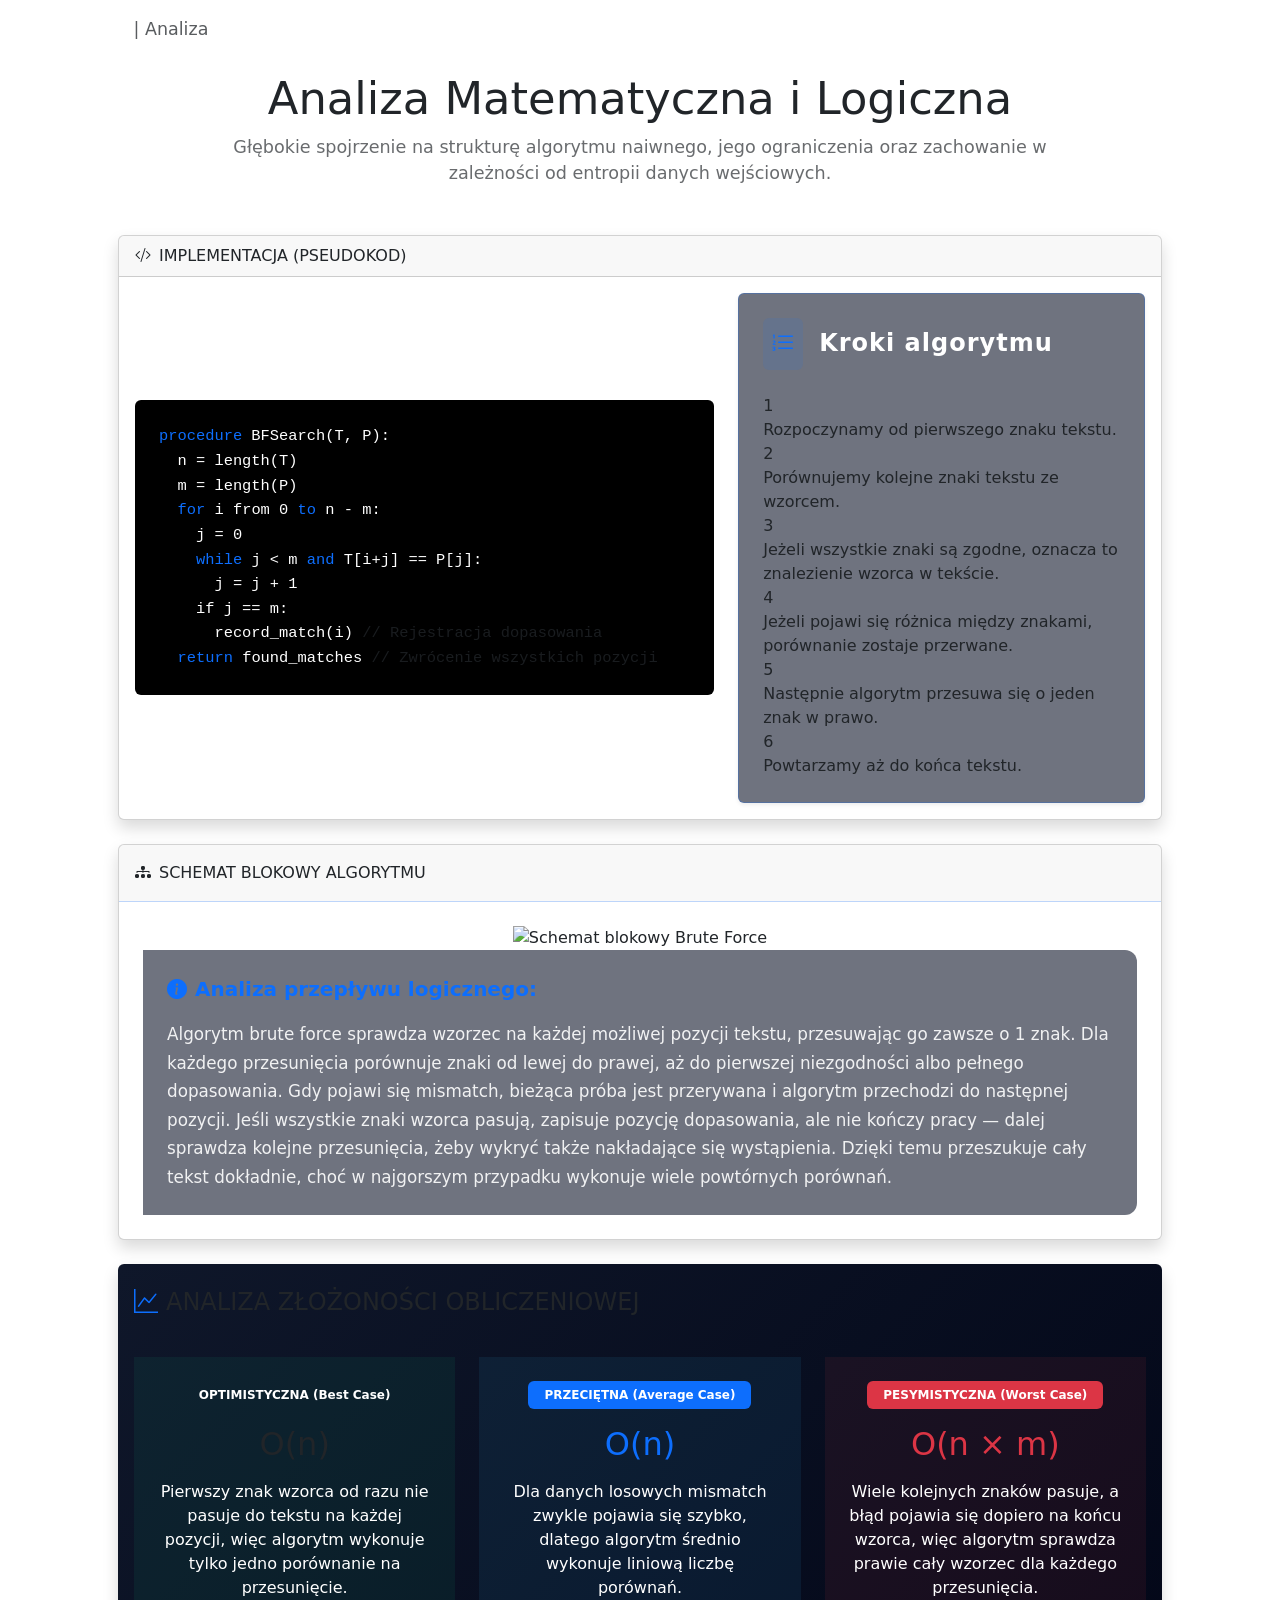
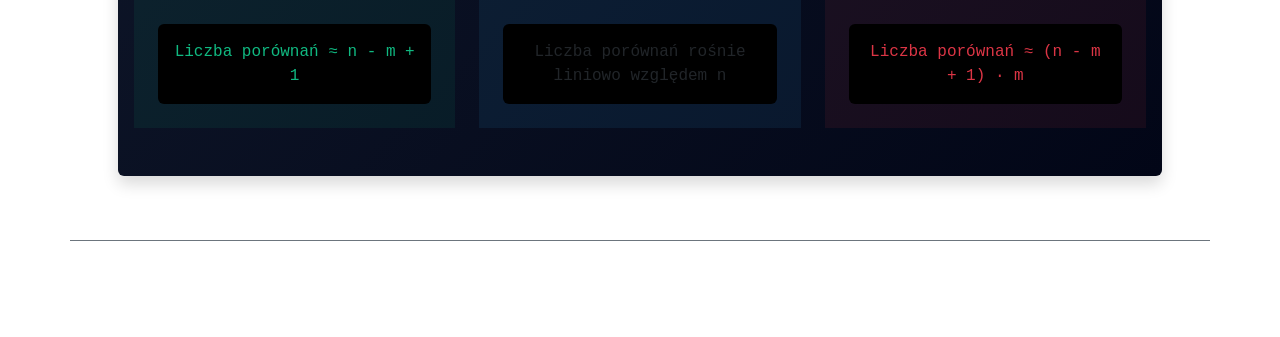
==== Brute_force/src/main/resources/templates/analysis.html @ 5fd8bf3f "v1.0" ====
<!DOCTYPE html>
<html xmlns:th="http://www.thymeleaf.org">
<head>
    <meta charset="UTF-8">
    <meta name="viewport" content="width=device-width, initial-scale=1.0">
    <title>Analiza Algorytmiczna | BF-EDU</title>
    <link href="https://cdn.jsdelivr.net/npm/bootstrap@5.3.0/dist/css/bootstrap.min.css" rel="stylesheet">
    <link rel="stylesheet" th:href="@{/css/style.css}">
    <link rel="stylesheet" href="https://cdn.jsdelivr.net/npm/bootstrap-icons@1.11.1/font/bootstrap-icons.css">
</head>
<body>

<nav class="navbar navbar-expand-lg navbar-dark sticky-top">
    <div class="container-fluid px-4">
        <a class="navbar-brand d-flex align-items-center" href="/">
            <i class="bi bi-cpu-fill me-2" style="color: var(--primary);"></i>
            <span>BF-EDU <small class="text-muted">| Analiza</small></span>
        </a>
        <div class="navbar-nav ms-auto">
            <a class="nav-link" href="/"><i class="bi bi-eye-fill"></i> Wizualizacja</a>
            <a class="nav-link active" href="/analysis"><i class="bi bi-book"></i> Analiza Algorytmu</a>
            <a class="nav-link" href="/experiments"><i class="bi bi-clipboard-data"></i> Wyniki Testów</a>
        </div>
    </div>
</nav>

<div class="container py-3 px-lg-5">
    <header class="text-center mb-5">
        <h1 class="academic-header" style="font-size: 2.8rem;">Analiza Matematyczna i Logiczna</h1>
        <p class="text-muted mx-auto mb-0" style="max-width: 900px; font-size: 1.1rem; opacity: 0.9;">
            Głębokie spojrzenie na strukturę algorytmu naiwnego, jego ograniczenia oraz zachowanie w zależności od entropii danych wejściowych.
        </p>
    </header>

    <div class="row g-4">
        <!-- IMPLEMENTACJA (PSEUDOKOD) - Teraz POZIOMO -->
        <div class="col-12">
            <div class="card shadow">
                <div class="card-header"><i class="bi bi-code-slash me-2"></i>IMPLEMENTACJA (PSEUDOKOD)</div>
                <div class="card-body">
                    <div class="row align-items-center">
                        <div class="col-lg-7">
                            <div class="code-container bg-black p-4 rounded" style="font-size: 1.1rem; border: 1px solid var(--border);">
<pre class="mb-0 text-white" style="font-family: 'Consolas', monospace; line-height: 1.6;">
<span class="text-primary">procedure</span> BFSearch(T, P):
  n = length(T)
  m = length(P)
  <span class="text-primary">for</span> i from 0 <span class="text-primary">to</span> n - m:
    j = 0
    <span class="text-primary">while</span> j &lt; m <span class="text-primary">and</span> T[i+j] == P[j]:
      j = j + 1
    if j == m:
      record_match(i) <span class="text-muted">// Rejestracja dopasowania</span>
  <span class="text-primary">return</span> found_matches <span class="text-muted">// Zwrócenie wszystkich pozycji</span>
</pre>
                            </div>
                        </div>
                        <div class="col-lg-5">
                            <div class="p-4 rounded border border-primary border-opacity-25 h-100 shadow-sm" style="background: rgba(15, 23, 42, 0.6); backdrop-filter: blur(10px);">
                                <div class="d-flex align-items-center mb-4">
                                    <div class="bg-primary bg-opacity-10 p-2 rounded me-3" style="box-shadow: 0 0 15px var(--primary-glow);">
                                        <i class="bi bi-list-ol text-primary fs-4"></i>
                                    </div>
                                    <h4 class="text-white mb-0 fw-bold" style="letter-spacing: 1px; text-shadow: 0 0 15px var(--primary-glow);">Kroki algorytmu</h4>
                                </div>
                                <div class="algorithm-steps">
                                    <div class="step-item">
                                        <div class="step-number">1</div>
                                        <div class="step-text">Rozpoczynamy od pierwszego znaku tekstu.</div>
                                    </div>
                                    <div class="step-item">
                                        <div class="step-number">2</div>
                                        <div class="step-text">Porównujemy kolejne znaki tekstu ze wzorcem.</div>
                                    </div>
                                    <div class="step-item">
                                        <div class="step-number">3</div>
                                        <div class="step-text">Jeżeli wszystkie znaki są zgodne, oznacza to znalezienie wzorca w tekście.</div>
                                    </div>
                                    <div class="step-item">
                                        <div class="step-number">4</div>
                                        <div class="step-text">Jeżeli pojawi się różnica między znakami, porównanie zostaje przerwane.</div>
                                    </div>
                                    <div class="step-item">
                                        <div class="step-number">5</div>
                                        <div class="step-text">Następnie algorytm przesuwa się o jeden znak w prawo.</div>
                                    </div>
                                    <div class="step-item">
                                        <div class="step-number">6</div>
                                        <div class="step-text">Powtarzamy aż do końca tekstu.</div>
                                    </div>
                                </div>
                            </div>
                        </div>
                    </div>
                </div>
            </div>
        </div>

        <!-- SCHEMAT BLOKOWY -->
        <div class="col-12">
            <div class="card shadow h-100">
                <div class="card-header border-primary border-opacity-25 py-3">
                    <i class="bi bi-diagram-3-fill me-2"></i>SCHEMAT BLOKOWY ALGORYTMU
                </div>
                <div class="card-body text-center p-4">
                    <div class="diagram-container-huge">
                        <img th:src="@{/diagram_blokowy.png}" alt="Schemat blokowy Brute Force" 
                             class="diagram-image-huge">
                    </div>
                    <div class="explanation-text text-start mx-auto p-4 rounded" style="max-width: 1000px; background: rgba(15, 23, 42, 0.6); border-left: 4px solid var(--primary); border-radius: 0 12px 12px 0 !important;">
                        <div class="d-flex align-items-center mb-3">
                            <i class="bi bi-info-circle-fill text-primary me-2 fs-5"></i>
                            <strong class="text-primary fs-5">Analiza przepływu logicznego:</strong>
                        </div>
                        <p class="mb-0 text-white" style="font-size: 1.05rem; line-height: 1.7; opacity: 0.9;">
                            Algorytm brute force sprawdza wzorzec na każdej możliwej pozycji tekstu, przesuwając go zawsze o 1 znak. Dla każdego przesunięcia porównuje znaki od lewej do prawej, aż do pierwszej niezgodności albo pełnego dopasowania. Gdy pojawi się mismatch, bieżąca próba jest przerywana i algorytm przechodzi do następnej pozycji. Jeśli wszystkie znaki wzorca pasują, zapisuje pozycję dopasowania, ale nie kończy pracy — dalej sprawdza kolejne przesunięcia, żeby wykryć także nakładające się wystąpienia. Dzięki temu przeszukuje cały tekst dokładnie, choć w najgorszym przypadku wykonuje wiele powtórnych porównań.
                        </p>
                    </div>
                </div>
            </div>
        </div>

        <!-- ZŁOŻONOŚĆ -->
        <div class="col-12">
            <div class="card shadow border-0 overflow-hidden" style="background: linear-gradient(135deg, #0f172a 0%, #020617 100%);">
                <div class="card-header border-0 bg-transparent py-4">
                    <h4 class="mb-0"><i class="bi bi-graph-up me-2 text-primary"></i>ANALIZA ZŁOŻONOŚCI OBLICZENIOWEJ</h4>
                </div>
                <div class="card-body pb-5">
                    <div class="row g-4 text-center">
                        <div class="col-md-4">
                            <div class="stat-box-large h-100 p-4" style="background: rgba(16, 185, 129, 0.08); border-color: rgba(16, 185, 129, 0.3);">
                                <span class="badge bg-accent mb-3 p-2 px-3">OPTIMISTYCZNA (Best Case)</span>
                                <h2 class="stat-value-large text-accent mb-3">O(n)</h2>
                                <p class="text-white mb-4 fw-medium">Pierwszy znak wzorca od razu nie pasuje do tekstu na każdej pozycji, więc algorytm wykonuje tylko jedno porównanie na przesunięcie.</p>
                                <div class="p-3 bg-black rounded font-monospace" style="color: #10b981;">Liczba porównań &approx; n - m + 1</div>
                            </div>
                        </div>
                        <div class="col-md-4">
                            <div class="stat-box-large h-100 p-4" style="background: rgba(56, 189, 248, 0.08); border-color: rgba(56, 189, 248, 0.3);">
                                <span class="badge bg-primary mb-3 p-2 px-3">PRZECIĘTNA (Average Case)</span>
                                <h2 class="stat-value-large text-primary mb-3">O(n)</h2>
                                <p class="text-white mb-4 fw-medium">Dla danych losowych mismatch zwykle pojawia się szybko, dlatego algorytm średnio wykonuje liniową liczbę porównań.</p>
                                <div class="p-3 bg-black rounded font-monospace" style="color: var(--primary);">Liczba porównań rośnie liniowo względem n</div>
                            </div>
                        </div>
                        <div class="col-md-4">
                            <div class="stat-box-large h-100 p-4" style="background: rgba(239, 68, 68, 0.08); border-color: rgba(239, 68, 68, 0.3);">
                                <span class="badge bg-danger mb-3 p-2 px-3">PESYMISTYCZNA (Worst Case)</span>
                                <h2 class="stat-value-large text-danger mb-3">O(n &times; m)</h2>
                                <p class="text-white mb-4 fw-medium">Wiele kolejnych znaków pasuje, a błąd pojawia się dopiero na końcu wzorca, więc algorytm sprawdza prawie cały wzorzec dla każdego przesunięcia.</p>
                                <div class="p-3 bg-black rounded font-monospace" style="color: var(--bs-danger);">Liczba porównań &approx; (n - m + 1) · m</div>
                            </div>
                        </div>
                    </div>
                </div>
            </div>
        </div>


    </div>
</div>

<footer class="mt-5 pb-5">
    <div class="container text-center py-4 border-top border-secondary">
    </div>
</footer>

<script src="https://cdn.jsdelivr.net/npm/bootstrap@5.3.0/dist/js/bootstrap.bundle.min.js"></script>
</body>
</html>
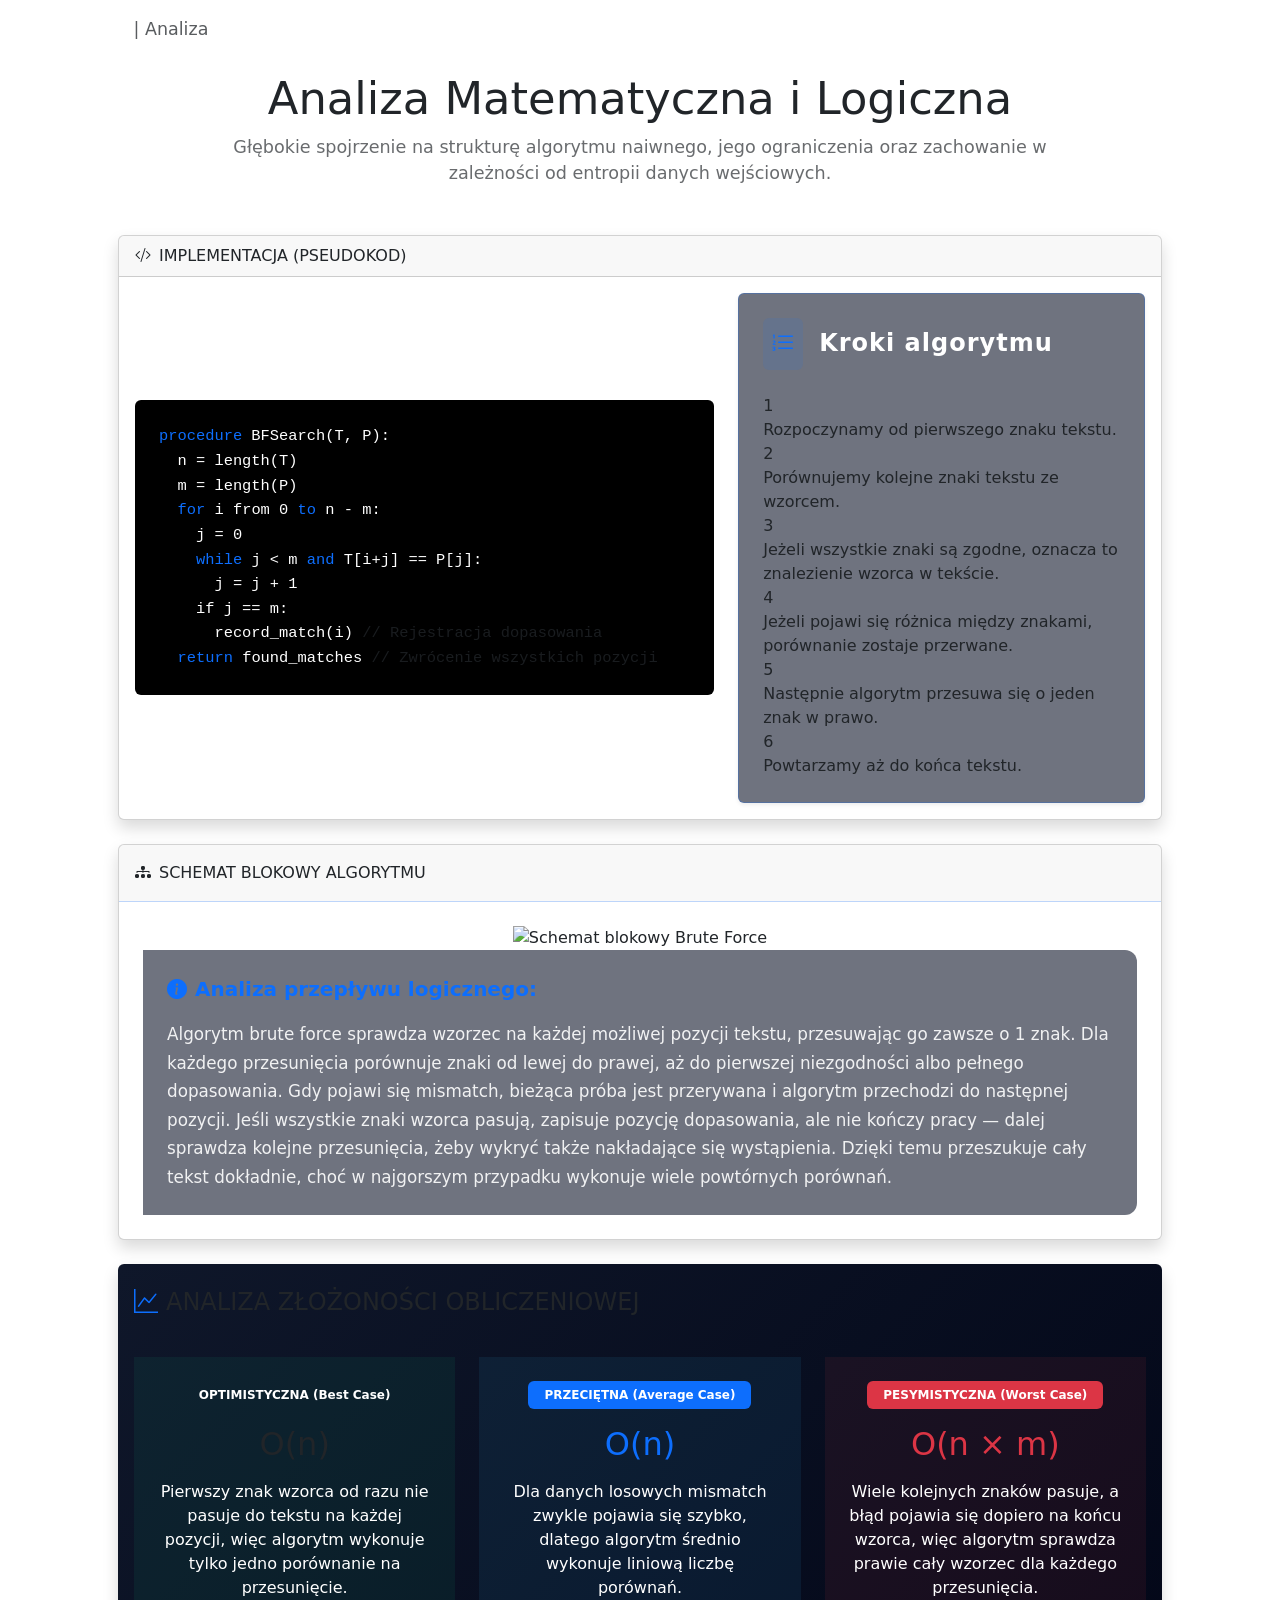
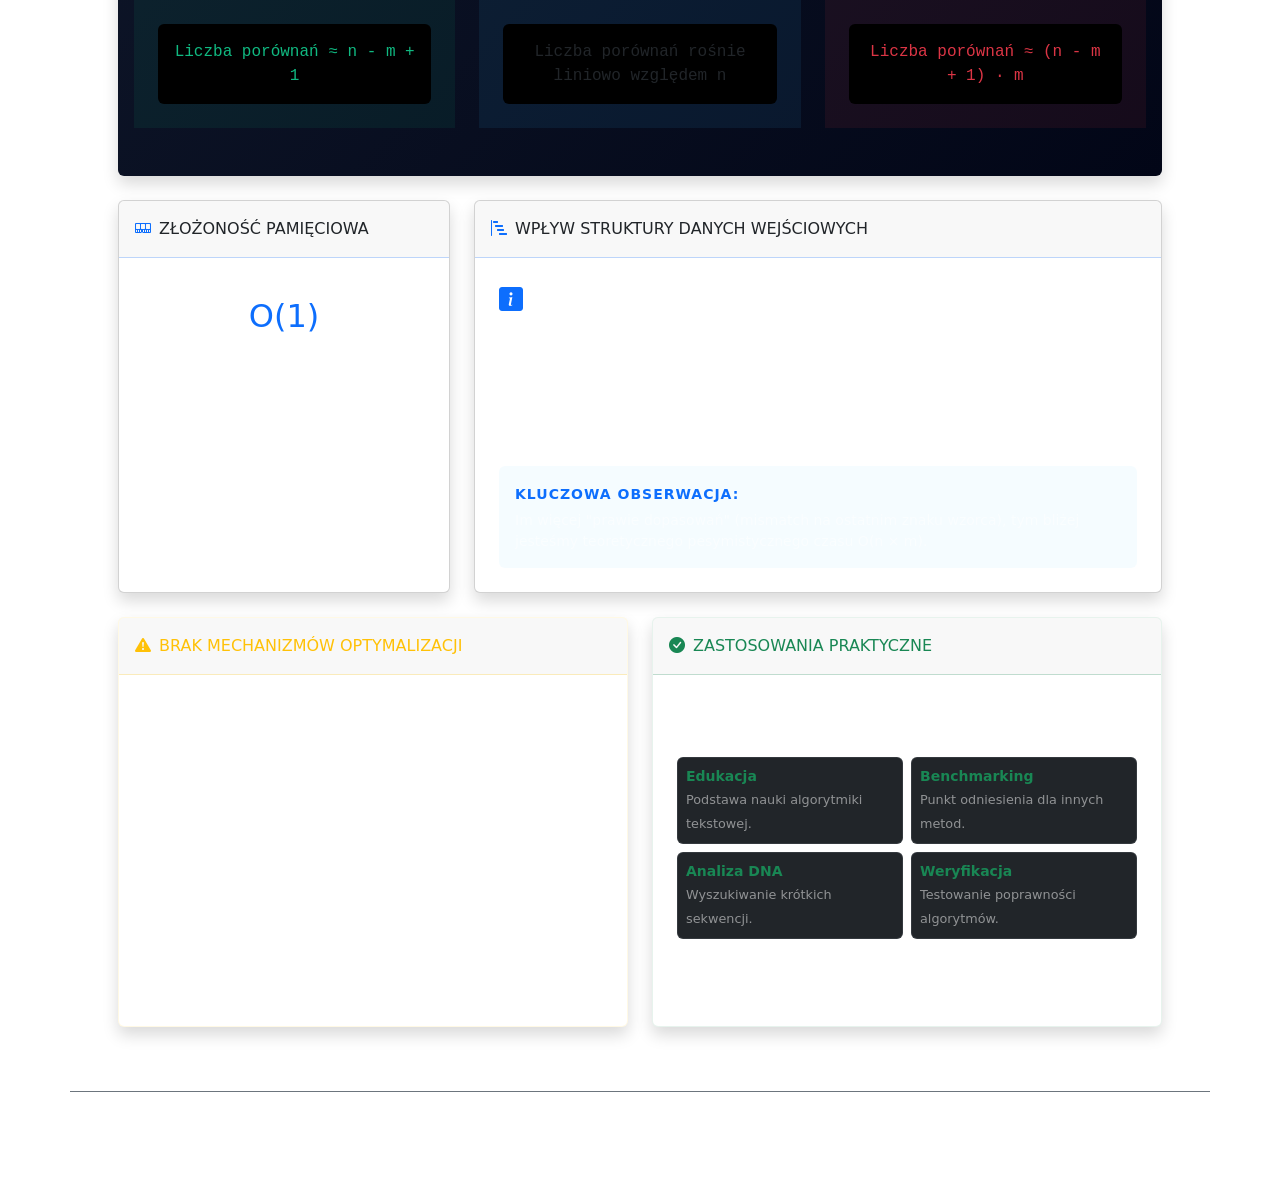
==== commit ba7a63ed: "v1.3" ====
--- a/Brute_force/src/main/resources/templates/analysis.html
+++ b/Brute_force/src/main/resources/templates/analysis.html
@@ -157,6 +157,100 @@
             </div>
         </div>
 
+        <!-- ZŁOŻONOŚĆ PAMIĘCIOWA I WPŁYW DANYCH -->
+        <div class="col-lg-4">
+            <div class="card shadow h-100">
+                <div class="card-header border-primary border-opacity-25 py-3">
+                    <i class="bi bi-memory me-2 text-primary"></i>ZŁOŻONOŚĆ PAMIĘCIOWA
+                </div>
+                <div class="card-body text-center d-flex flex-column justify-content-center p-4">
+                    <h2 class="stat-value-large text-primary mb-3">O(1)</h2>
+                    <p class="text-white mb-0" style="font-size: 1.05rem; opacity: 0.9;">
+                        Algorytm Brute Force posiada <strong>stałą złożoność pamięciową</strong>, ponieważ nie tworzy dodatkowych struktur danych ani tablic pomocniczych. Wyszukiwanie realizowane jest wyłącznie przy użyciu indeksów i zmiennych pomocniczych.
+                    </p>
+                </div>
+            </div>
+        </div>
+
+        <div class="col-lg-8">
+            <div class="card shadow h-100">
+                <div class="card-header border-primary border-opacity-25 py-3">
+                    <i class="bi bi-bar-chart-steps me-2 text-primary"></i>WPŁYW STRUKTURY DANYCH WEJŚCIOWYCH
+                </div>
+                <div class="card-body p-4">
+                    <div class="d-flex align-items-start mb-3">
+                        <i class="bi bi-info-square-fill text-primary me-3 fs-4"></i>
+                        <p class="text-white mb-0" style="font-size: 1.1rem; line-height: 1.6; opacity: 0.9;">
+                            Wydajność algorytmu Brute Force jest silnie uzależniona od <strong>entropii i struktury danych</strong>. 
+                            Mały alfabet (np. dane DNA), wysoka powtarzalność znaków (dane periodyczne) oraz liczne częściowe dopasowania 
+                            wymuszają na algorytmie częstsze wchodzenie do pętli wewnętrznej, co drastycznie zwiększa liczbę porównań.
+                        </p>
+                    </div>
+                    <div class="p-3 rounded" style="background: rgba(56, 189, 248, 0.05); border-left: 4px solid var(--primary);">
+                        <small class="text-primary fw-bold text-uppercase" style="letter-spacing: 1px;">Kluczowa obserwacja:</small>
+                        <p class="text-white-50 small mb-0 mt-1">Im więcej "prawie dopasowań" (mismatch na ostatnim znaku wzorca), tym bliżej jesteśmy teoretycznego pesymistycznego czasu O(n &times; m).</p>
+                    </div>
+                </div>
+            </div>
+        </div>
+
+        <!-- BRAK OPTYMALIZACJI -->
+        <div class="col-lg-6">
+            <div class="card shadow h-100 border-warning border-opacity-10">
+                <div class="card-header border-warning border-opacity-25 py-3 text-warning">
+                    <i class="bi bi-exclamation-triangle-fill me-2"></i>BRAK MECHANIZMÓW OPTYMALIZACJI
+                </div>
+                <div class="card-body p-4">
+                    <p class="text-white mb-3" style="font-size: 1.05rem; line-height: 1.6; opacity: 0.9;">
+                        Algorytm Brute Force nie wykorzystuje <strong>preprocessingu wzorca</strong> ani mechanizmów inteligentnego przeskakiwania tekstu (tzw. <em>shift functions</em>).
+                    </p>
+                    <ul class="text-white-50 small" style="line-height: 1.5;">
+                        <li class="mb-2">Po każdym mismatchu wzorzec przesuwany jest dokładnie o <strong>jeden znak</strong>.</li>
+                        <li class="mb-2">Prowadzi to do wielokrotnego porównywania tych samych fragmentów tekstu, które zostały już sprawdzone w poprzednich krokach.</li>
+                        <li>Brak pamięci o "historii porównań" czyni go mniej wydajnym od algorytmów takich jak KMP, Boyer-Moore czy Rabin-Karp.</li>
+                    </ul>
+                </div>
+            </div>
+        </div>
+
+        <!-- ZASTOSOWANIA -->
+        <div class="col-lg-6">
+            <div class="card shadow h-100 border-success border-opacity-10">
+                <div class="card-header border-success border-opacity-25 py-3 text-success">
+                    <i class="bi bi-check-circle-fill me-2"></i>ZASTOSOWANIA PRAKTYCZNE
+                </div>
+                <div class="card-body p-4">
+                    <p class="text-white-50 small mb-3">Pomimo niskiej wydajności w najgorszym przypadku, algorytm Brute Force jest stosowany w:</p>
+                    <div class="row g-2">
+                        <div class="col-6">
+                            <div class="p-2 rounded bg-dark border border-secondary border-opacity-25 h-100">
+                                <strong class="d-block text-success small">Edukacja</strong>
+                                <span class="text-white-50" style="font-size: 0.8rem;">Podstawa nauki algorytmiki tekstowej.</span>
+                            </div>
+                        </div>
+                        <div class="col-6">
+                            <div class="p-2 rounded bg-dark border border-secondary border-opacity-25 h-100">
+                                <strong class="d-block text-success small">Benchmarking</strong>
+                                <span class="text-white-50" style="font-size: 0.8rem;">Punkt odniesienia dla innych metod.</span>
+                            </div>
+                        </div>
+                        <div class="col-6">
+                            <div class="p-2 rounded bg-dark border border-secondary border-opacity-25 h-100">
+                                <strong class="d-block text-success small">Analiza DNA</strong>
+                                <span class="text-white-50" style="font-size: 0.8rem;">Wyszukiwanie krótkich sekwencji.</span>
+                            </div>
+                        </div>
+                        <div class="col-6">
+                            <div class="p-2 rounded bg-dark border border-secondary border-opacity-25 h-100">
+                                <strong class="d-block text-success small">Weryfikacja</strong>
+                                <span class="text-white-50" style="font-size: 0.8rem;">Testowanie poprawności algorytmów.</span>
+                            </div>
+                        </div>
+                    </div>
+                </div>
+            </div>
+        </div>
+
 
     </div>
 </div>
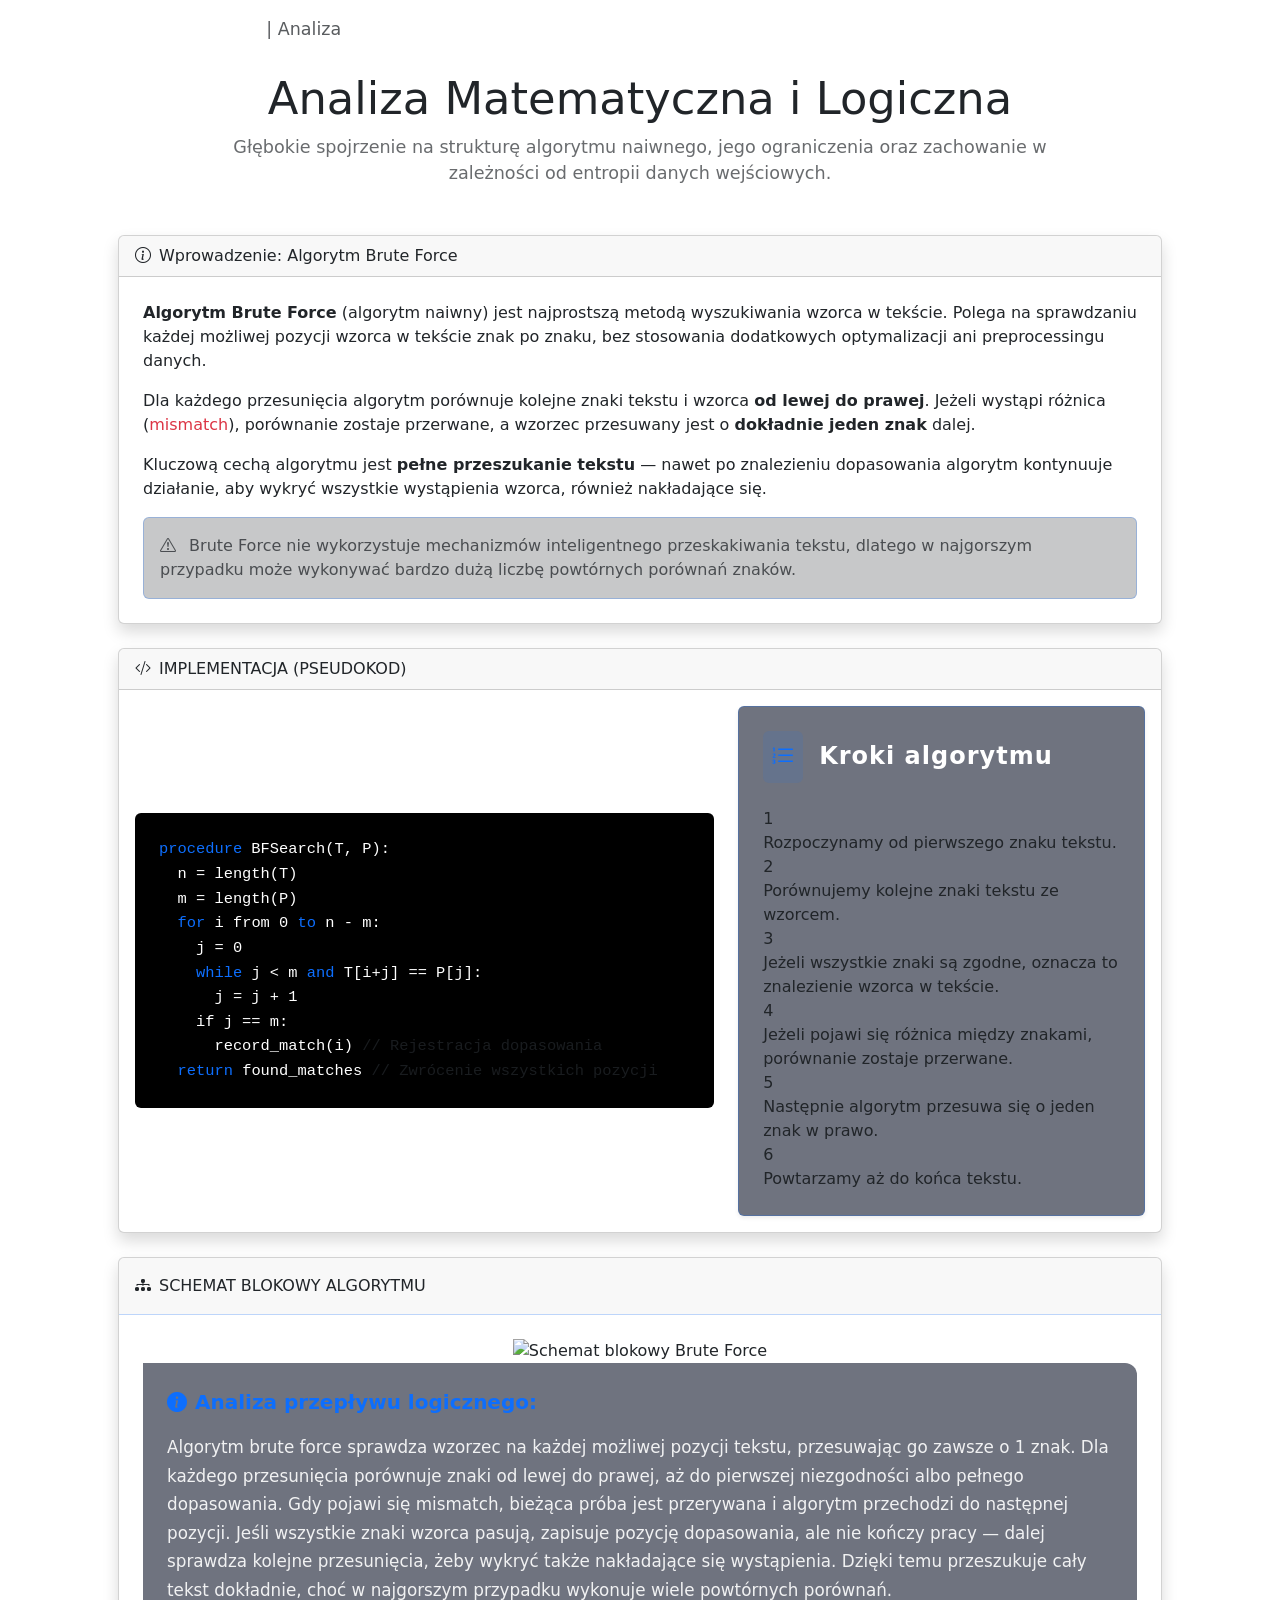
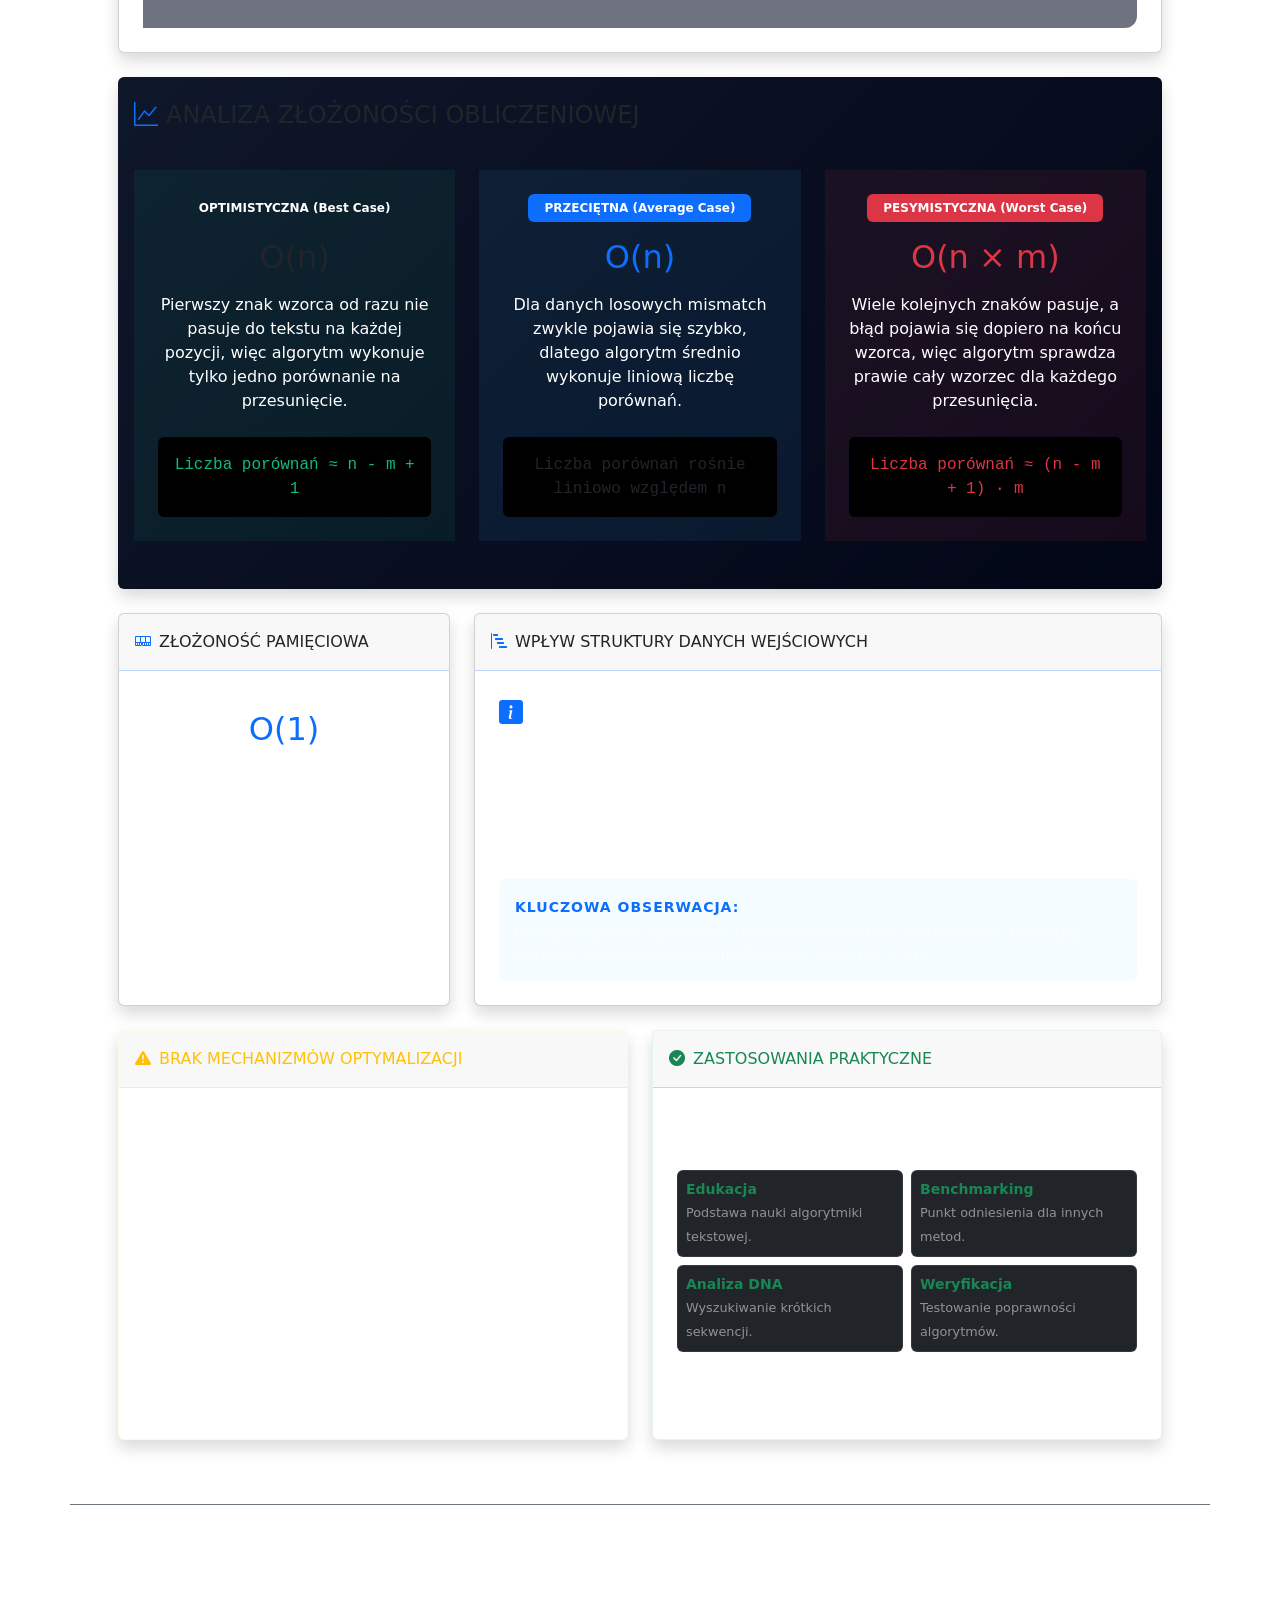
==== commit c59abb9e: "v1.4" ====
--- a/Brute_force/src/main/resources/templates/analysis.html
+++ b/Brute_force/src/main/resources/templates/analysis.html
@@ -3,7 +3,7 @@
 <head>
     <meta charset="UTF-8">
     <meta name="viewport" content="width=device-width, initial-scale=1.0">
-    <title>Analiza Algorytmiczna | BF-EDU</title>
+    <title>Brute force algorytm</title>
     <link href="https://cdn.jsdelivr.net/npm/bootstrap@5.3.0/dist/css/bootstrap.min.css" rel="stylesheet">
     <link rel="stylesheet" th:href="@{/css/style.css}">
     <link rel="stylesheet" href="https://cdn.jsdelivr.net/npm/bootstrap-icons@1.11.1/font/bootstrap-icons.css">
@@ -14,12 +14,13 @@
     <div class="container-fluid px-4">
         <a class="navbar-brand d-flex align-items-center" href="/">
             <i class="bi bi-cpu-fill me-2" style="color: var(--primary);"></i>
-            <span>BF-EDU <small class="text-muted">| Analiza</small></span>
+            <span>Brute force algorytm <small class="text-muted">| Analiza</small></span>
         </a>
         <div class="navbar-nav ms-auto">
             <a class="nav-link" href="/"><i class="bi bi-eye-fill"></i> Wizualizacja</a>
             <a class="nav-link active" href="/analysis"><i class="bi bi-book"></i> Analiza Algorytmu</a>
             <a class="nav-link" href="/experiments"><i class="bi bi-clipboard-data"></i> Wyniki Testów</a>
+            <a class="nav-link" href="/benchmark-compare"><i class="bi bi-intersect"></i> Porównanie środowisk</a>
         </div>
     </div>
 </nav>
@@ -33,6 +34,34 @@
     </header>
 
     <div class="row g-4">
+        <!-- CO TO JEST BRUTE FORCE? -->
+        <div class="col-12">
+            <div class="card shadow">
+                <div class="card-header">
+                    <i class="bi bi-info-circle me-2"></i>Wprowadzenie: Algorytm Brute Force
+                </div>
+                <div class="card-body p-4">
+                    <p class="academic-text">
+                        <strong>Algorytm Brute Force</strong> (algorytm naiwny) jest najprostszą metodą wyszukiwania wzorca w tekście. 
+                        Polega na sprawdzaniu każdej możliwej pozycji wzorca w tekście znak po znaku, bez stosowania dodatkowych optymalizacji ani preprocessingu danych.
+                    </p>
+                    <p class="academic-text">
+                        Dla każdego przesunięcia algorytm porównuje kolejne znaki tekstu i wzorca <strong>od lewej do prawej</strong>. 
+                        Jeżeli wystąpi różnica (<span class="text-danger">mismatch</span>), porównanie zostaje przerwane, a wzorzec przesuwany jest o <strong>dokładnie jeden znak</strong> dalej.
+                    </p>
+                    <p class="academic-text">
+                        Kluczową cechą algorytmu jest <strong>pełne przeszukanie tekstu</strong> — nawet po znalezieniu dopasowania algorytm kontynuuje działanie, aby wykryć wszystkie wystąpienia wzorca, również nakładające się.
+                    </p>
+                    <div class="mt-3 p-3 rounded border border-primary border-opacity-25 bg-dark bg-opacity-25">
+                        <p class="academic-text italic mb-0 opacity-75">
+                            <i class="bi bi-exclamation-triangle me-2"></i>
+                            Brute Force nie wykorzystuje mechanizmów inteligentnego przeskakiwania tekstu, dlatego w najgorszym przypadku może wykonywać bardzo dużą liczbę powtórnych porównań znaków.
+                        </p>
+                    </div>
+                </div>
+            </div>
+        </div>
+
         <!-- IMPLEMENTACJA (PSEUDOKOD) - Teraz POZIOMO -->
         <div class="col-12">
             <div class="card shadow">
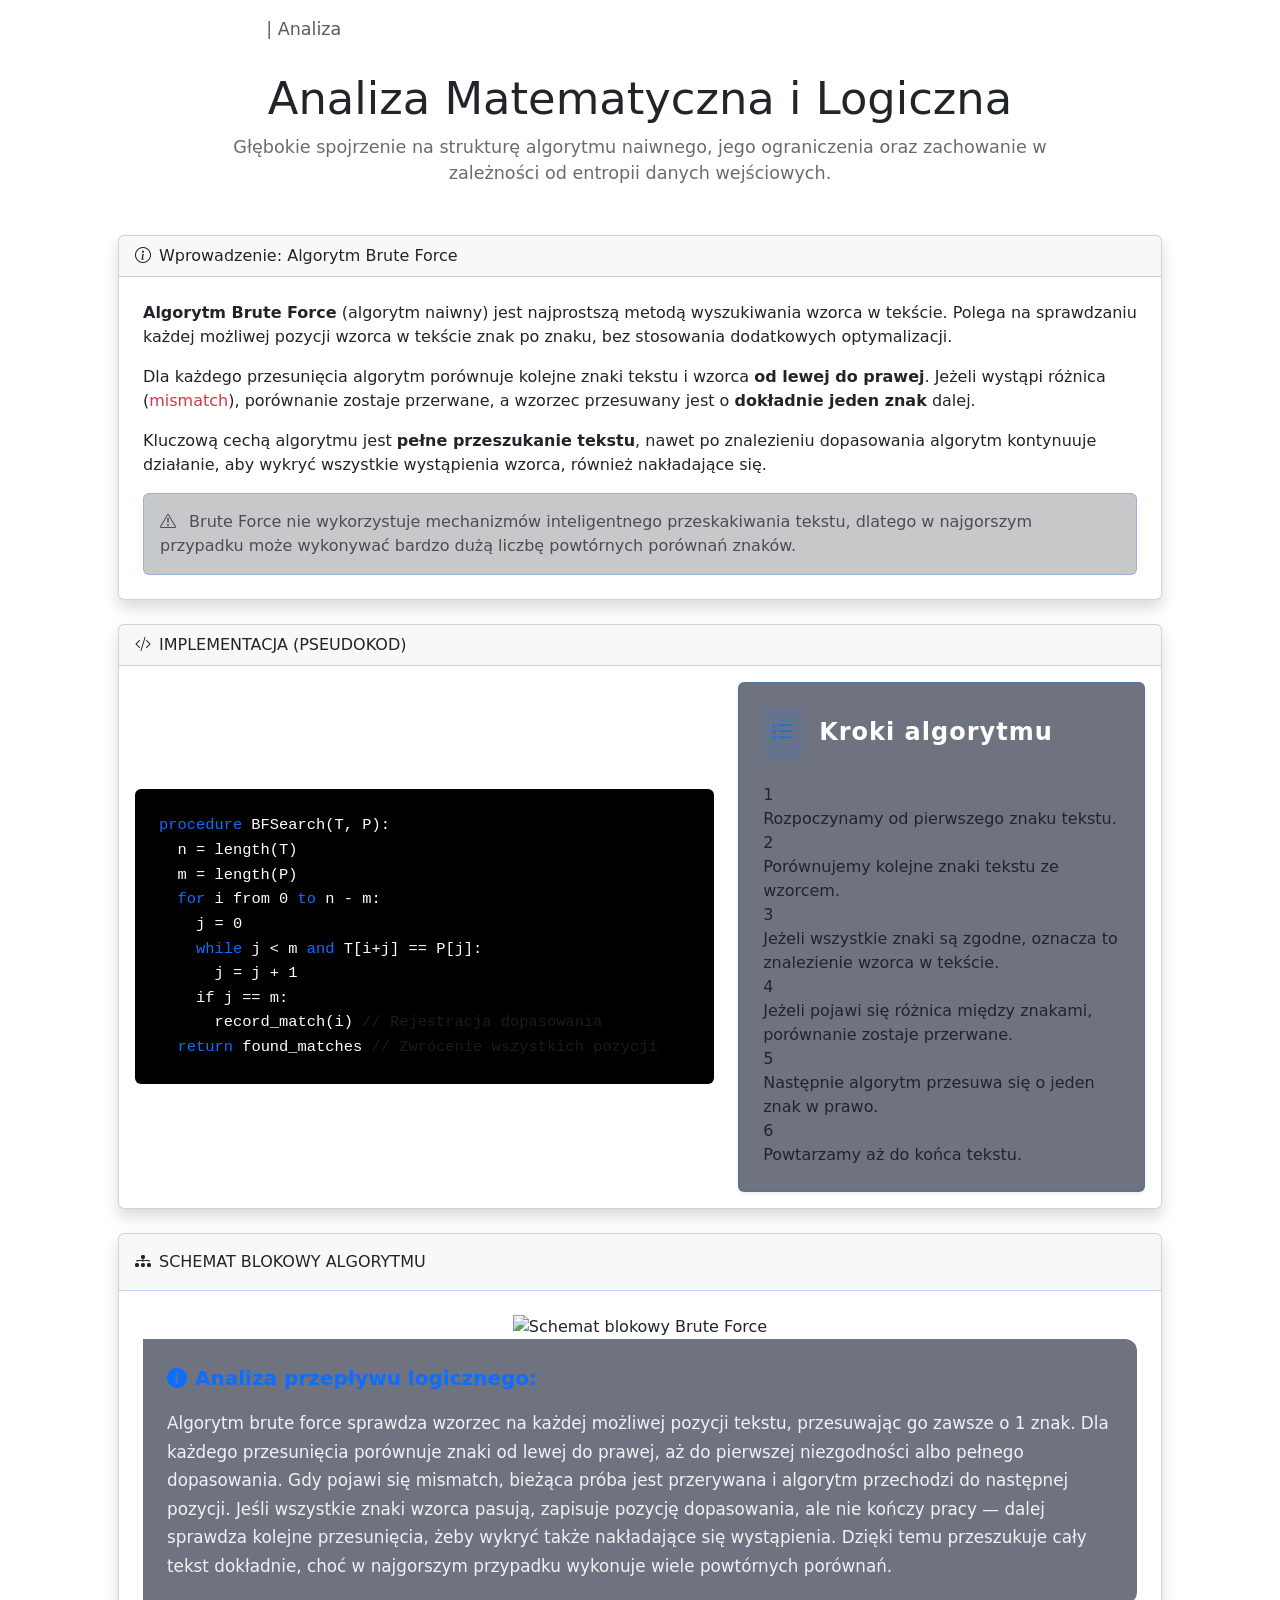
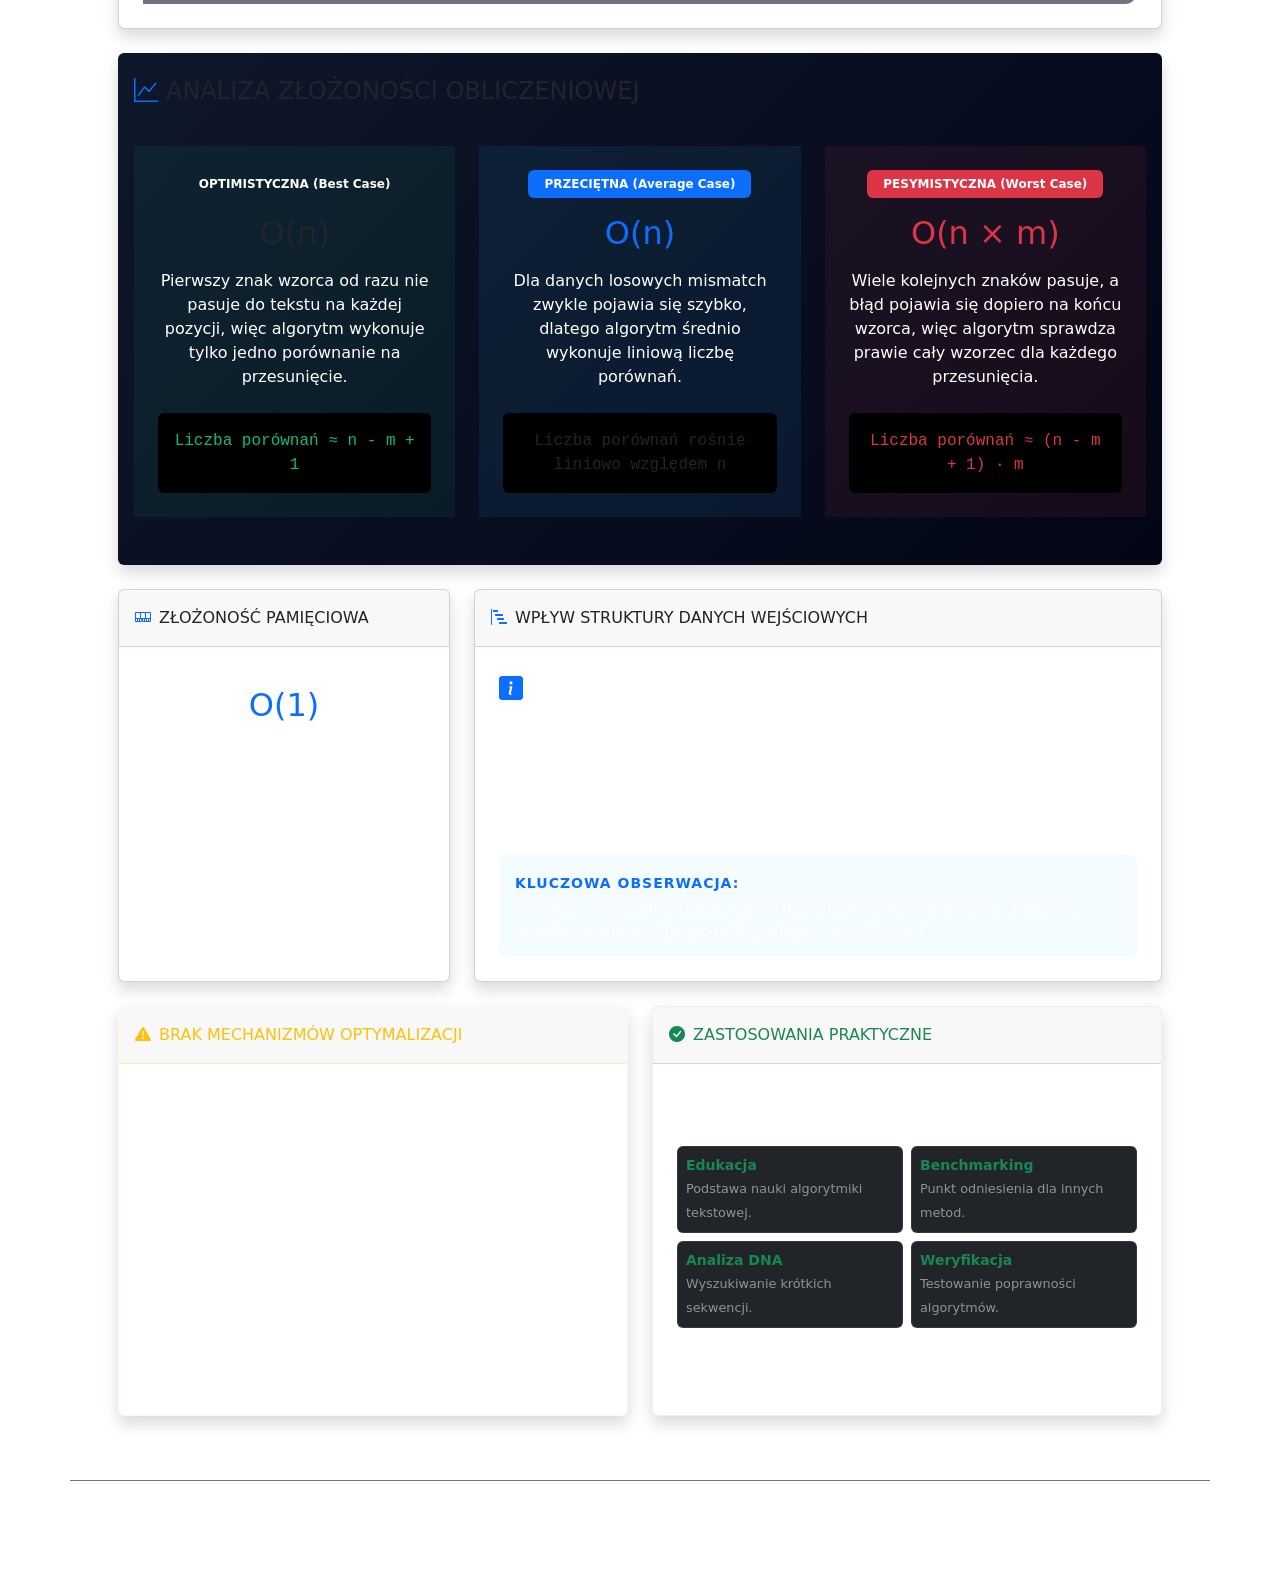
==== commit 428ea434: "v1.8" ====
--- a/Brute_force/src/main/resources/templates/analysis.html
+++ b/Brute_force/src/main/resources/templates/analysis.html
@@ -7,6 +7,7 @@
     <link href="https://cdn.jsdelivr.net/npm/bootstrap@5.3.0/dist/css/bootstrap.min.css" rel="stylesheet">
     <link rel="stylesheet" th:href="@{/css/style.css}">
     <link rel="stylesheet" href="https://cdn.jsdelivr.net/npm/bootstrap-icons@1.11.1/font/bootstrap-icons.css">
+    <script th:src="@{/js/background-loader.js}"></script>
 </head>
 <body>
 
@@ -19,7 +20,7 @@
         <div class="navbar-nav ms-auto">
             <a class="nav-link" href="/"><i class="bi bi-eye-fill"></i> Wizualizacja</a>
             <a class="nav-link active" href="/analysis"><i class="bi bi-book"></i> Analiza Algorytmu</a>
-            <a class="nav-link" href="/experiments"><i class="bi bi-clipboard-data"></i> Wyniki Testów</a>
+            <a class="nav-link" href="/experiments"><i class="bi bi-clipboard-data"></i> Benchmark</a>
             <a class="nav-link" href="/benchmark-compare"><i class="bi bi-intersect"></i> Porównanie środowisk</a>
         </div>
     </div>
@@ -43,14 +44,14 @@
                 <div class="card-body p-4">
                     <p class="academic-text">
                         <strong>Algorytm Brute Force</strong> (algorytm naiwny) jest najprostszą metodą wyszukiwania wzorca w tekście. 
-                        Polega na sprawdzaniu każdej możliwej pozycji wzorca w tekście znak po znaku, bez stosowania dodatkowych optymalizacji ani preprocessingu danych.
+                        Polega na sprawdzaniu każdej możliwej pozycji wzorca w tekście znak po znaku, bez stosowania dodatkowych optymalizacji.
                     </p>
                     <p class="academic-text">
                         Dla każdego przesunięcia algorytm porównuje kolejne znaki tekstu i wzorca <strong>od lewej do prawej</strong>. 
                         Jeżeli wystąpi różnica (<span class="text-danger">mismatch</span>), porównanie zostaje przerwane, a wzorzec przesuwany jest o <strong>dokładnie jeden znak</strong> dalej.
                     </p>
                     <p class="academic-text">
-                        Kluczową cechą algorytmu jest <strong>pełne przeszukanie tekstu</strong> — nawet po znalezieniu dopasowania algorytm kontynuuje działanie, aby wykryć wszystkie wystąpienia wzorca, również nakładające się.
+                        Kluczową cechą algorytmu jest <strong>pełne przeszukanie tekstu</strong>, nawet po znalezieniu dopasowania algorytm kontynuuje działanie, aby wykryć wszystkie wystąpienia wzorca, również nakładające się.
                     </p>
                     <div class="mt-3 p-3 rounded border border-primary border-opacity-25 bg-dark bg-opacity-25">
                         <p class="academic-text italic mb-0 opacity-75">
@@ -70,17 +71,17 @@
                     <div class="row align-items-center">
                         <div class="col-lg-7">
                             <div class="code-container bg-black p-4 rounded" style="font-size: 1.1rem; border: 1px solid var(--border);">
-<pre class="mb-0 text-white" style="font-family: 'Consolas', monospace; line-height: 1.6;">
+<pre class="mb-0 text-white" id="pseudocode" style="font-family: 'Consolas', monospace; line-height: 1.6;">
 <span class="text-primary">procedure</span> BFSearch(T, P):
-  n = length(T)
-  m = length(P)
-  <span class="text-primary">for</span> i from 0 <span class="text-primary">to</span> n - m:
-    j = 0
-    <span class="text-primary">while</span> j &lt; m <span class="text-primary">and</span> T[i+j] == P[j]:
-      j = j + 1
-    if j == m:
-      record_match(i) <span class="text-muted">// Rejestracja dopasowania</span>
-  <span class="text-primary">return</span> found_matches <span class="text-muted">// Zwrócenie wszystkich pozycji</span>
+  <span data-step="1">n = length(T)</span>
+  <span data-step="1">m = length(P)</span>
+  <span class="text-primary" data-step="6">for</span> <span data-step="6">i from 0</span> <span class="text-primary" data-step="6">to</span> <span data-step="6">n - m:</span>
+    <span data-step="1">j = 0</span>
+    <span class="text-primary" data-step="2">while</span> <span data-step="2">j &lt; m</span> <span class="text-primary" data-step="2">and</span> <span data-step="2">T[i+j] == P[j]:</span>
+      <span data-step="2">j = j + 1</span>
+    <span data-step="4">if j == m:</span>
+      <span data-step="3">record_match(i)</span> <span class="text-muted" data-step="3">// Rejestracja dopasowania</span>
+  <span class="text-primary" data-step="6">return</span> <span data-step="6">found_matches</span> <span class="text-muted" data-step="6">// Zwrócenie wszystkich pozycji</span>
 </pre>
                             </div>
                         </div>
@@ -93,27 +94,27 @@
                                     <h4 class="text-white mb-0 fw-bold" style="letter-spacing: 1px; text-shadow: 0 0 15px var(--primary-glow);">Kroki algorytmu</h4>
                                 </div>
                                 <div class="algorithm-steps">
-                                    <div class="step-item">
+                                    <div class="step-item" data-highlight="1">
                                         <div class="step-number">1</div>
                                         <div class="step-text">Rozpoczynamy od pierwszego znaku tekstu.</div>
                                     </div>
-                                    <div class="step-item">
+                                    <div class="step-item" data-highlight="2">
                                         <div class="step-number">2</div>
                                         <div class="step-text">Porównujemy kolejne znaki tekstu ze wzorcem.</div>
                                     </div>
-                                    <div class="step-item">
+                                    <div class="step-item" data-highlight="3">
                                         <div class="step-number">3</div>
                                         <div class="step-text">Jeżeli wszystkie znaki są zgodne, oznacza to znalezienie wzorca w tekście.</div>
                                     </div>
-                                    <div class="step-item">
+                                    <div class="step-item" data-highlight="4">
                                         <div class="step-number">4</div>
                                         <div class="step-text">Jeżeli pojawi się różnica między znakami, porównanie zostaje przerwane.</div>
                                     </div>
-                                    <div class="step-item">
+                                    <div class="step-item" data-highlight="5">
                                         <div class="step-number">5</div>
                                         <div class="step-text">Następnie algorytm przesuwa się o jeden znak w prawo.</div>
                                     </div>
-                                    <div class="step-item">
+                                    <div class="step-item" data-highlight="6">
                                         <div class="step-number">6</div>
                                         <div class="step-text">Powtarzamy aż do końca tekstu.</div>
                                     </div>
@@ -290,5 +291,41 @@
 </footer>
 
 <script src="https://cdn.jsdelivr.net/npm/bootstrap@5.3.0/dist/js/bootstrap.bundle.min.js"></script>
+<script>
+    document.addEventListener('DOMContentLoaded', function() {
+        const stepItems = document.querySelectorAll('.step-item');
+        const codeSpans = document.querySelectorAll('#pseudocode [data-step]');
+
+        stepItems.forEach(item => {
+            item.addEventListener('mouseenter', function() {
+                const stepId = this.getAttribute('data-highlight');
+                
+                // Podświetl odpowiednie linie w kodzie
+                codeSpans.forEach(span => {
+                    if (span.getAttribute('data-step') === stepId) {
+                        span.style.backgroundColor = 'rgba(56, 189, 248, 0.4)';
+                        span.style.color = '#ffffff';
+                        span.style.boxShadow = '0 0 10px rgba(56, 189, 248, 0.6)';
+                        span.style.borderRadius = '4px';
+                        span.style.padding = '2px 4px';
+                        span.style.margin = '0 -4px';
+                        span.style.transition = 'all 0.2s ease';
+                    }
+                });
+            });
+
+            item.addEventListener('mouseleave', function() {
+                // Usuń podświetlenie
+                codeSpans.forEach(span => {
+                    span.style.backgroundColor = 'transparent';
+                    span.style.color = '';
+                    span.style.boxShadow = 'none';
+                    span.style.padding = '0';
+                    span.style.margin = '0';
+                });
+            });
+        });
+    });
+</script>
 </body>
 </html>
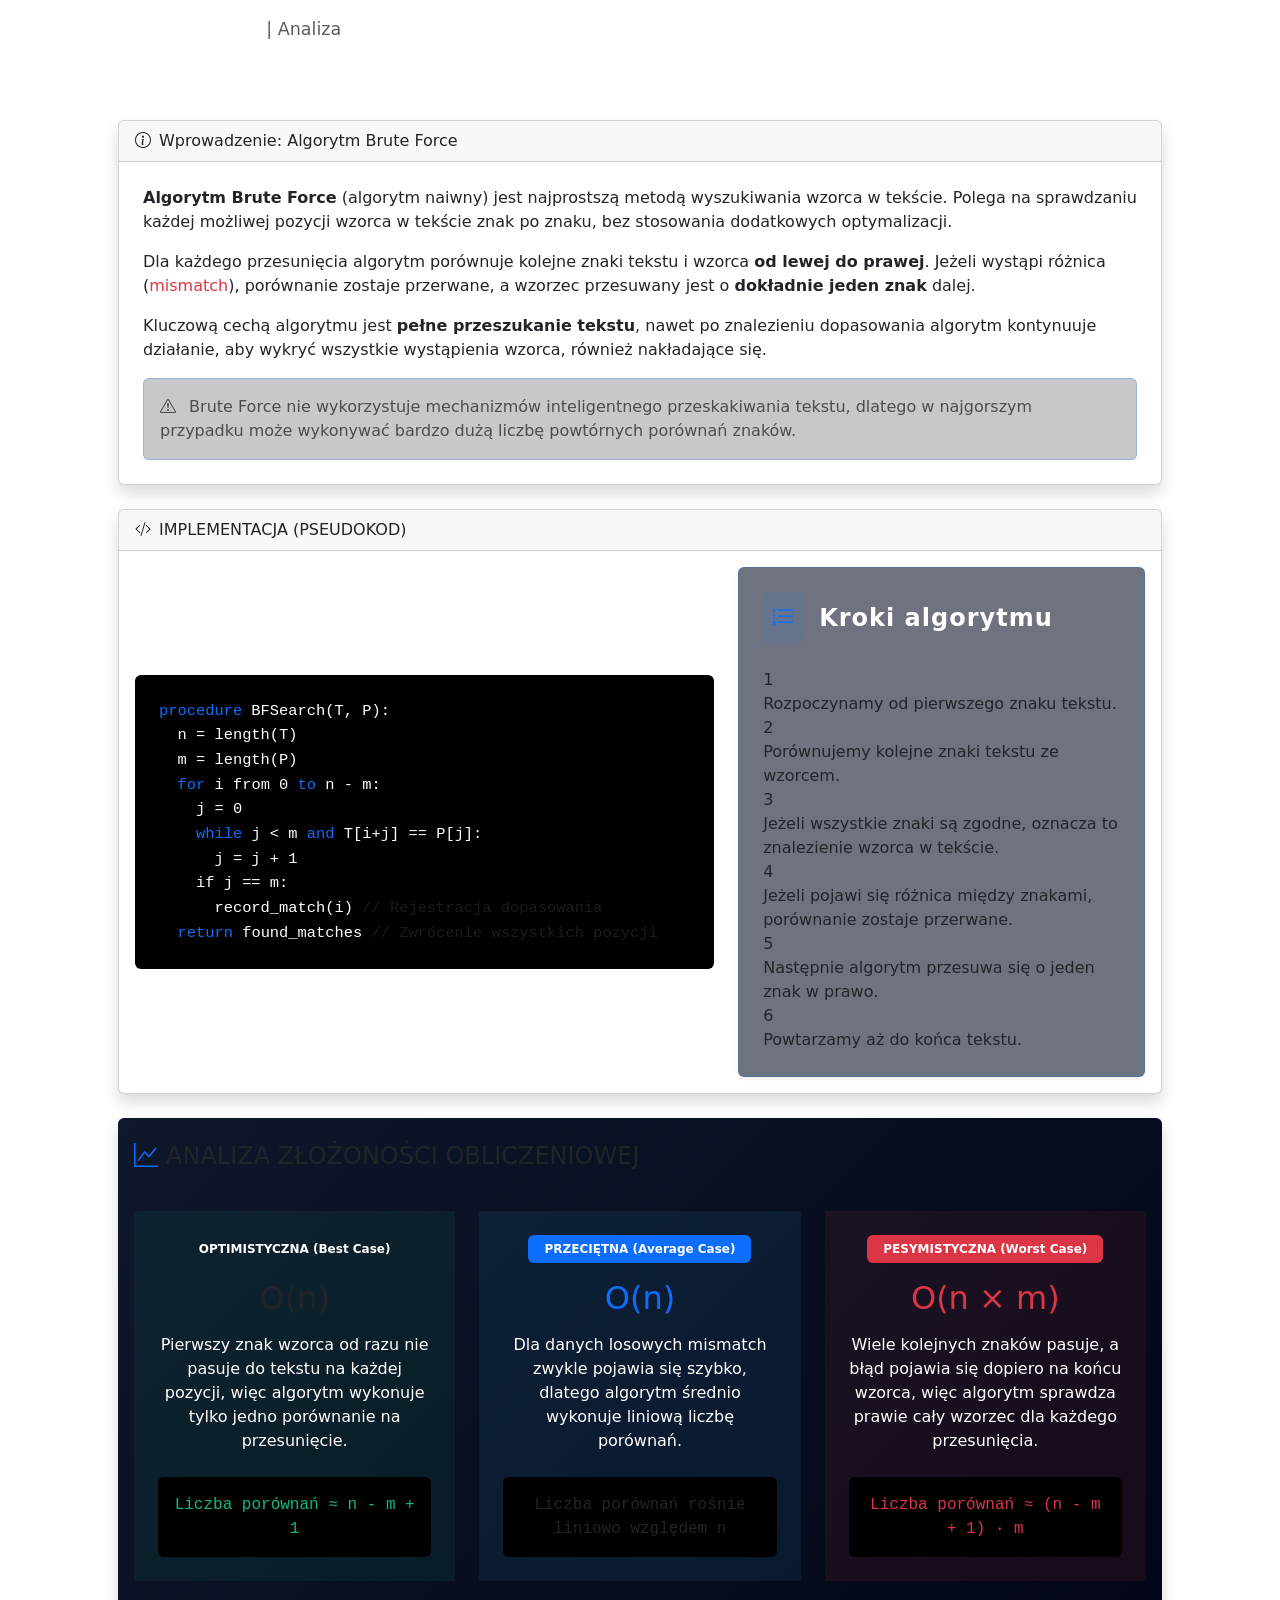
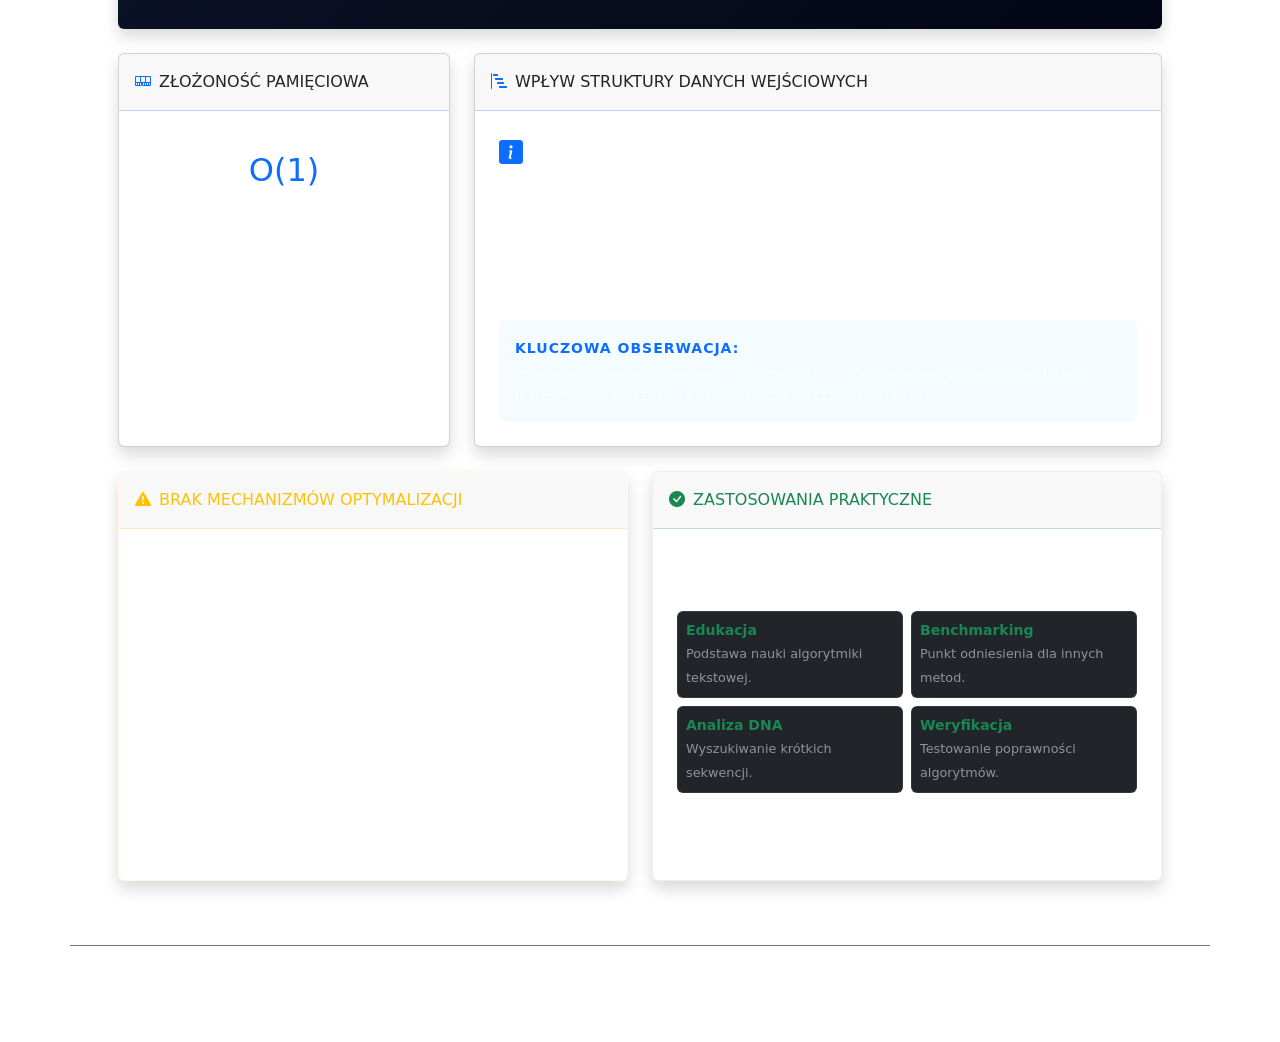
==== commit 5cf82be2: "v1.9" ====
--- a/Brute_force/src/main/resources/templates/analysis.html
+++ b/Brute_force/src/main/resources/templates/analysis.html
@@ -19,7 +19,7 @@
         </a>
         <div class="navbar-nav ms-auto">
             <a class="nav-link" href="/"><i class="bi bi-eye-fill"></i> Wizualizacja</a>
-            <a class="nav-link active" href="/analysis"><i class="bi bi-book"></i> Analiza Algorytmu</a>
+            <a class="nav-link active" href="/analysis"><i class="bi bi-book"></i> Algorytm</a>
             <a class="nav-link" href="/experiments"><i class="bi bi-clipboard-data"></i> Benchmark</a>
             <a class="nav-link" href="/benchmark-compare"><i class="bi bi-intersect"></i> Porównanie środowisk</a>
         </div>
@@ -28,10 +28,10 @@
 
 <div class="container py-3 px-lg-5">
     <header class="text-center mb-5">
-        <h1 class="academic-header" style="font-size: 2.8rem;">Analiza Matematyczna i Logiczna</h1>
+        <!-- <h1 class="academic-header" style="font-size: 2.8rem;">Analiza Matematyczna i Logiczna</h1>
         <p class="text-muted mx-auto mb-0" style="max-width: 900px; font-size: 1.1rem; opacity: 0.9;">
             Głębokie spojrzenie na strukturę algorytmu naiwnego, jego ograniczenia oraz zachowanie w zależności od entropii danych wejściowych.
-        </p>
+        </p> -->
     </header>
 
     <div class="row g-4">
@@ -126,7 +126,7 @@
             </div>
         </div>
 
-        <!-- SCHEMAT BLOKOWY -->
+        <!-- SCHEMAT BLOKOWY 
         <div class="col-12">
             <div class="card shadow h-100">
                 <div class="card-header border-primary border-opacity-25 py-3">
@@ -149,6 +149,7 @@
                 </div>
             </div>
         </div>
+        -->
 
         <!-- ZŁOŻONOŚĆ -->
         <div class="col-12">
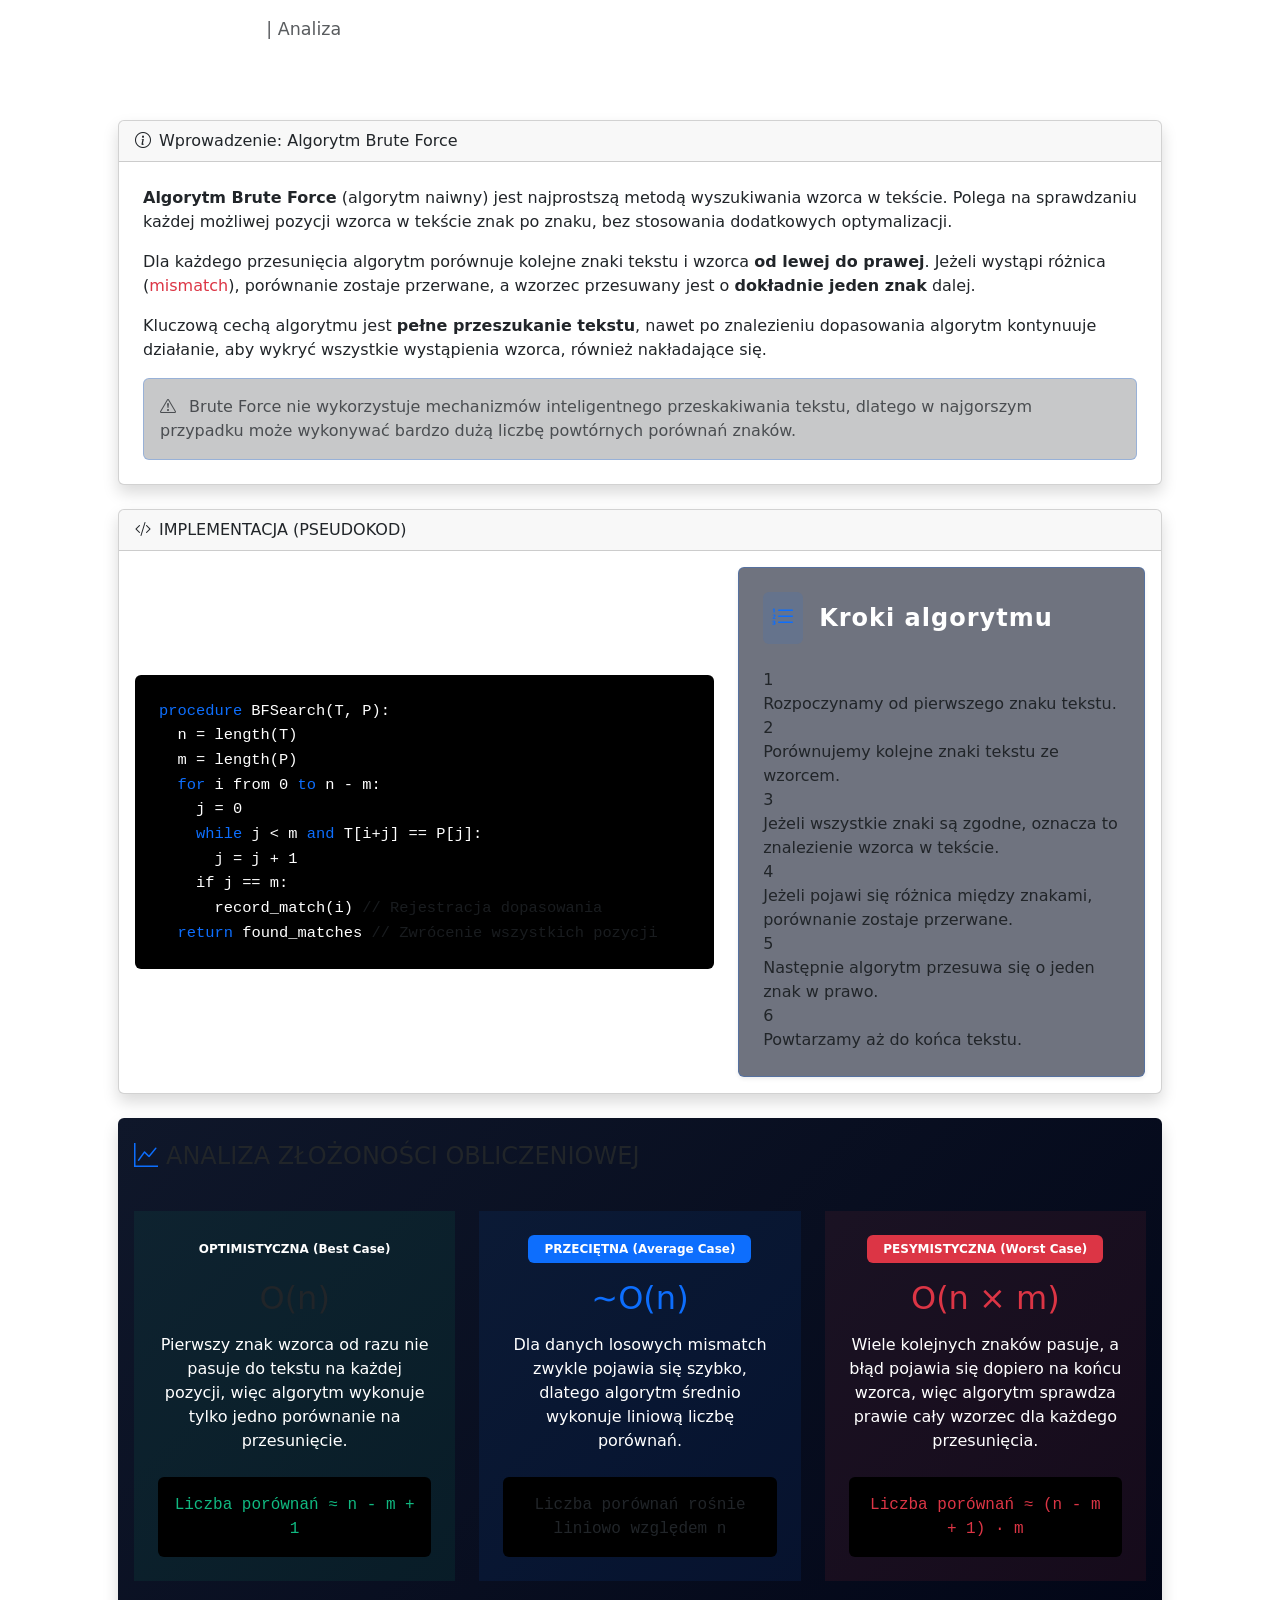
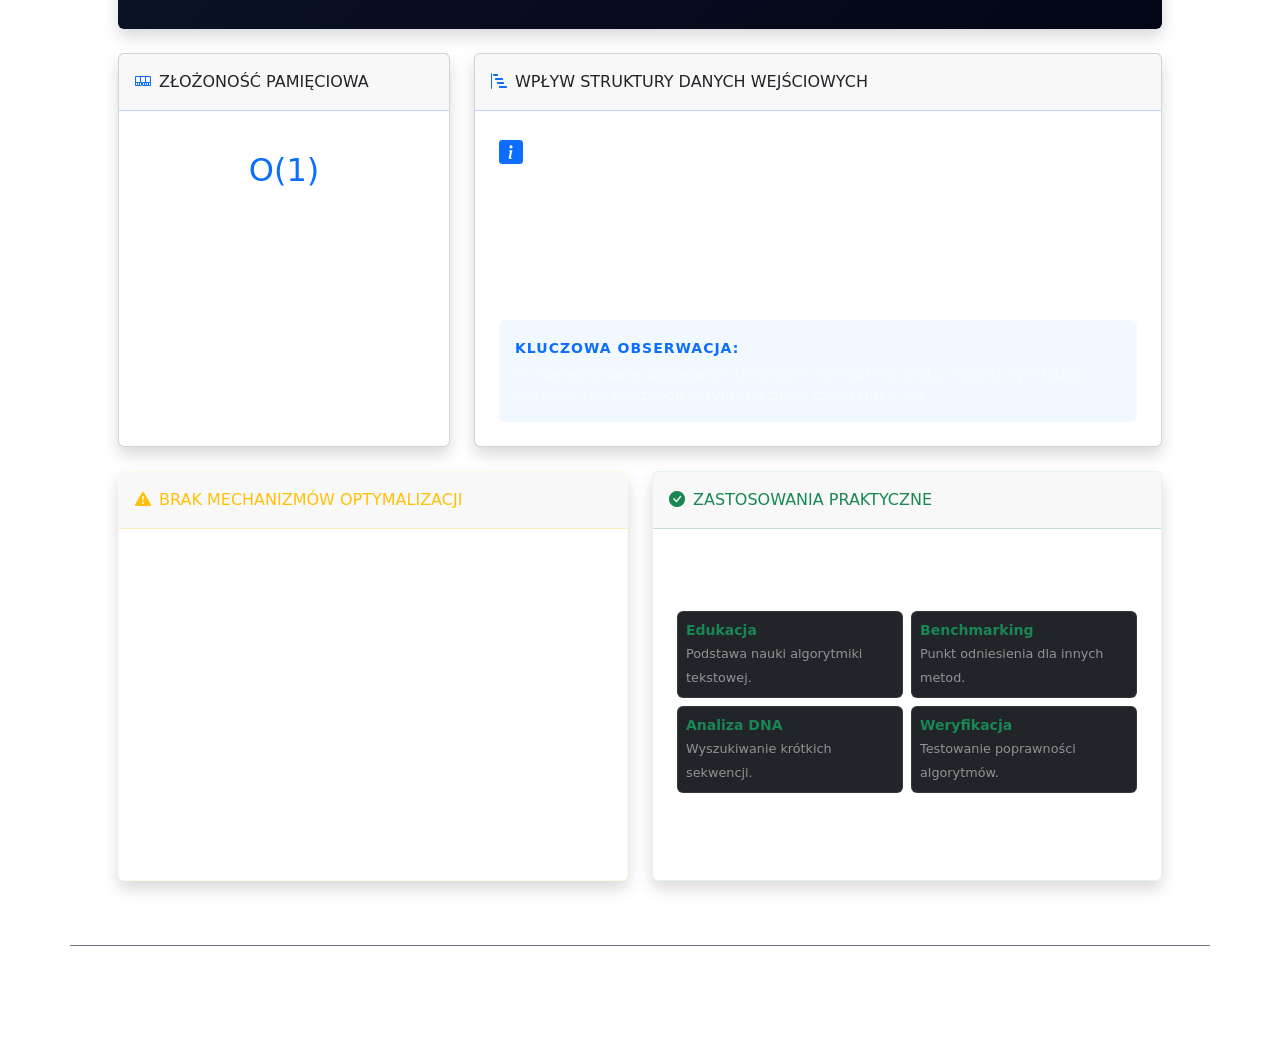
==== commit e0ae5913: "v2.6" ====
--- a/Brute_force/src/main/resources/templates/analysis.html
+++ b/Brute_force/src/main/resources/templates/analysis.html
@@ -161,16 +161,16 @@
                     <div class="row g-4 text-center">
                         <div class="col-md-4">
                             <div class="stat-box-large h-100 p-4" style="background: rgba(16, 185, 129, 0.08); border-color: rgba(16, 185, 129, 0.3);">
-                                <span class="badge bg-accent mb-3 p-2 px-3">OPTIMISTYCZNA (Best Case)</span>
+                                <span class="badge bg-accent text-white mb-3 p-2 px-3">OPTIMISTYCZNA (Best Case)</span>
                                 <h2 class="stat-value-large text-accent mb-3">O(n)</h2>
                                 <p class="text-white mb-4 fw-medium">Pierwszy znak wzorca od razu nie pasuje do tekstu na każdej pozycji, więc algorytm wykonuje tylko jedno porównanie na przesunięcie.</p>
                                 <div class="p-3 bg-black rounded font-monospace" style="color: #10b981;">Liczba porównań &approx; n - m + 1</div>
                             </div>
                         </div>
                         <div class="col-md-4">
-                            <div class="stat-box-large h-100 p-4" style="background: rgba(56, 189, 248, 0.08); border-color: rgba(56, 189, 248, 0.3);">
+                            <div class="stat-box-large h-100 p-4" style="background: rgba(13, 110, 253, 0.08); border-color: rgba(13, 110, 253, 0.3);">
                                 <span class="badge bg-primary mb-3 p-2 px-3">PRZECIĘTNA (Average Case)</span>
-                                <h2 class="stat-value-large text-primary mb-3">O(n)</h2>
+                                <h2 class="stat-value-large text-primary mb-3">∼O(n)</h2>
                                 <p class="text-white mb-4 fw-medium">Dla danych losowych mismatch zwykle pojawia się szybko, dlatego algorytm średnio wykonuje liniową liczbę porównań.</p>
                                 <div class="p-3 bg-black rounded font-monospace" style="color: var(--primary);">Liczba porównań rośnie liniowo względem n</div>
                             </div>
@@ -217,7 +217,7 @@
                             wymuszają na algorytmie częstsze wchodzenie do pętli wewnętrznej, co drastycznie zwiększa liczbę porównań.
                         </p>
                     </div>
-                    <div class="p-3 rounded" style="background: rgba(56, 189, 248, 0.05); border-left: 4px solid var(--primary);">
+                    <div class="p-3 rounded" style="background: rgba(13, 110, 253, 0.05); border-left: 4px solid var(--primary);">
                         <small class="text-primary fw-bold text-uppercase" style="letter-spacing: 1px;">Kluczowa obserwacja:</small>
                         <p class="text-white-50 small mb-0 mt-1">Im więcej "prawie dopasowań" (mismatch na ostatnim znaku wzorca), tym bliżej jesteśmy teoretycznego pesymistycznego czasu O(n &times; m).</p>
                     </div>
@@ -304,9 +304,9 @@
                 // Podświetl odpowiednie linie w kodzie
                 codeSpans.forEach(span => {
                     if (span.getAttribute('data-step') === stepId) {
-                        span.style.backgroundColor = 'rgba(56, 189, 248, 0.4)';
+                        span.style.backgroundColor = 'rgba(13, 110, 253, 0.4)';
                         span.style.color = '#ffffff';
-                        span.style.boxShadow = '0 0 10px rgba(56, 189, 248, 0.6)';
+                        span.style.boxShadow = '0 0 10px rgba(13, 110, 253, 0.6)';
                         span.style.borderRadius = '4px';
                         span.style.padding = '2px 4px';
                         span.style.margin = '0 -4px';
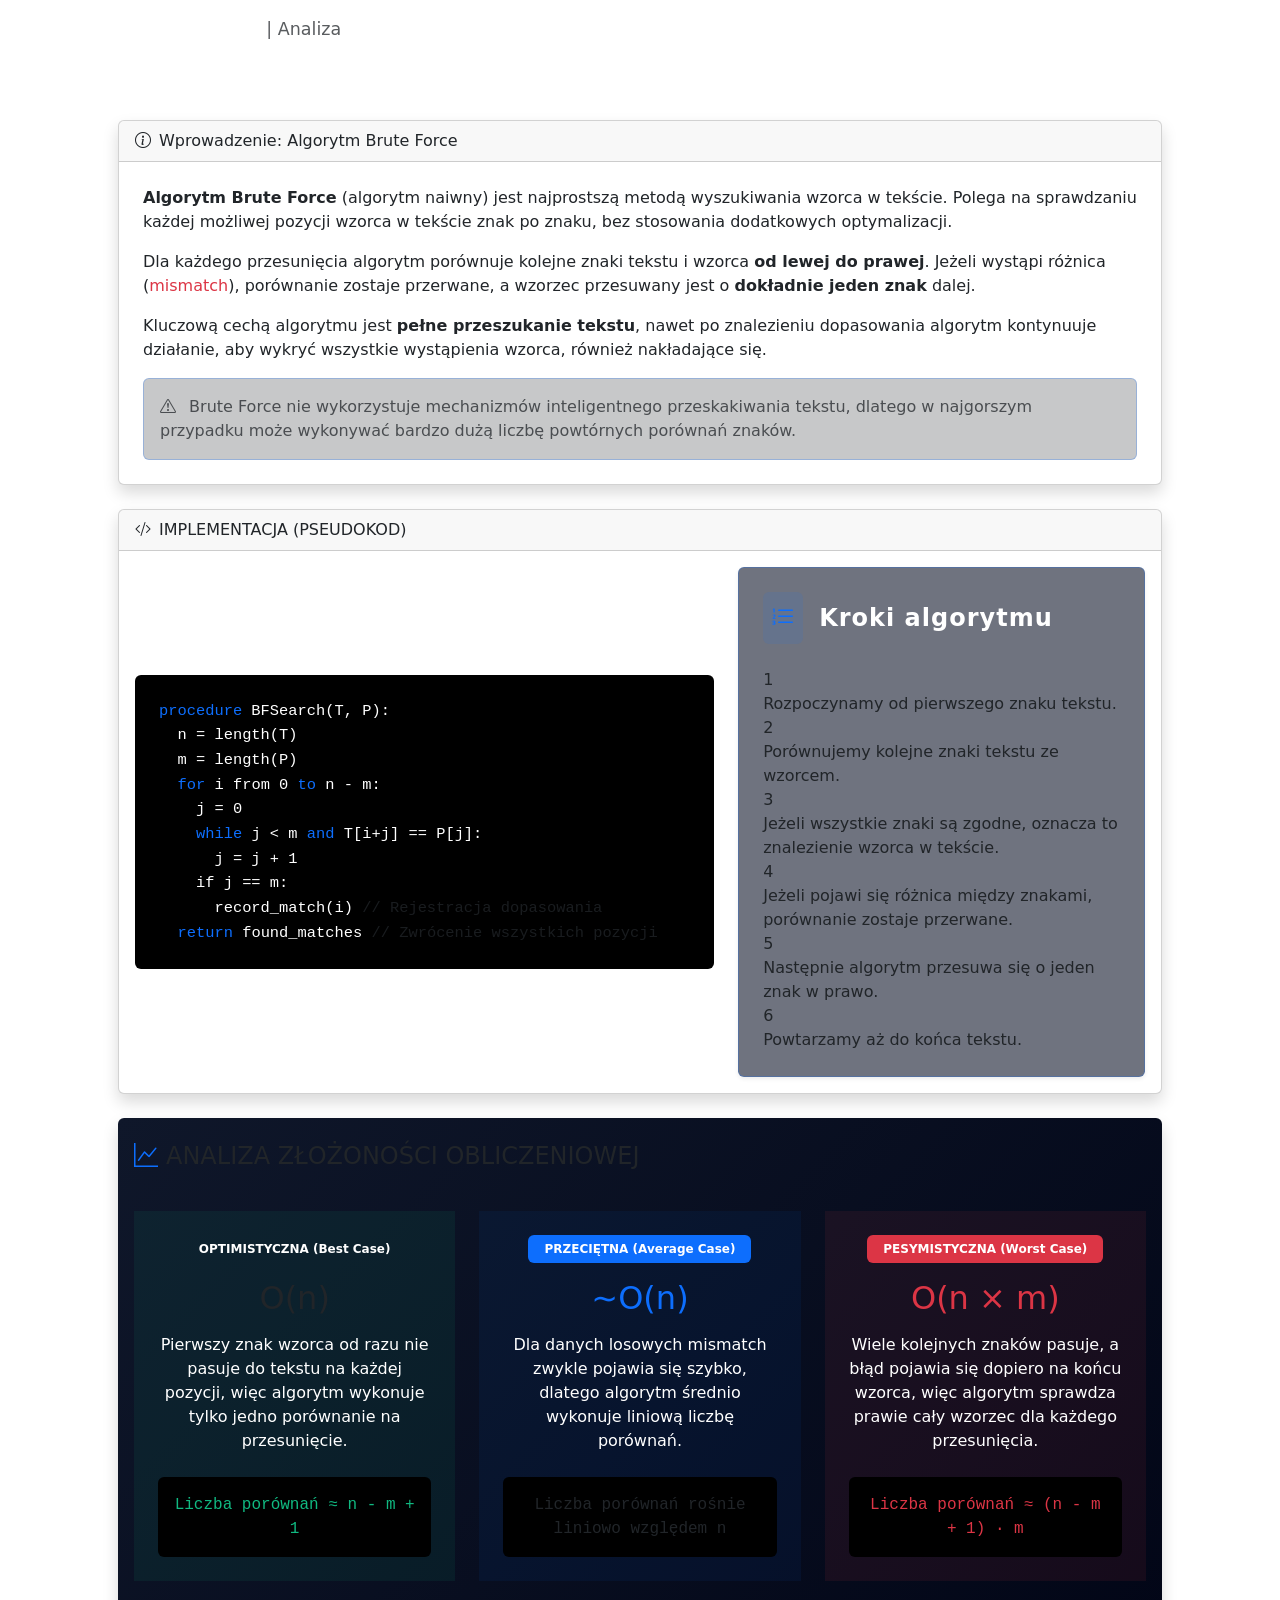
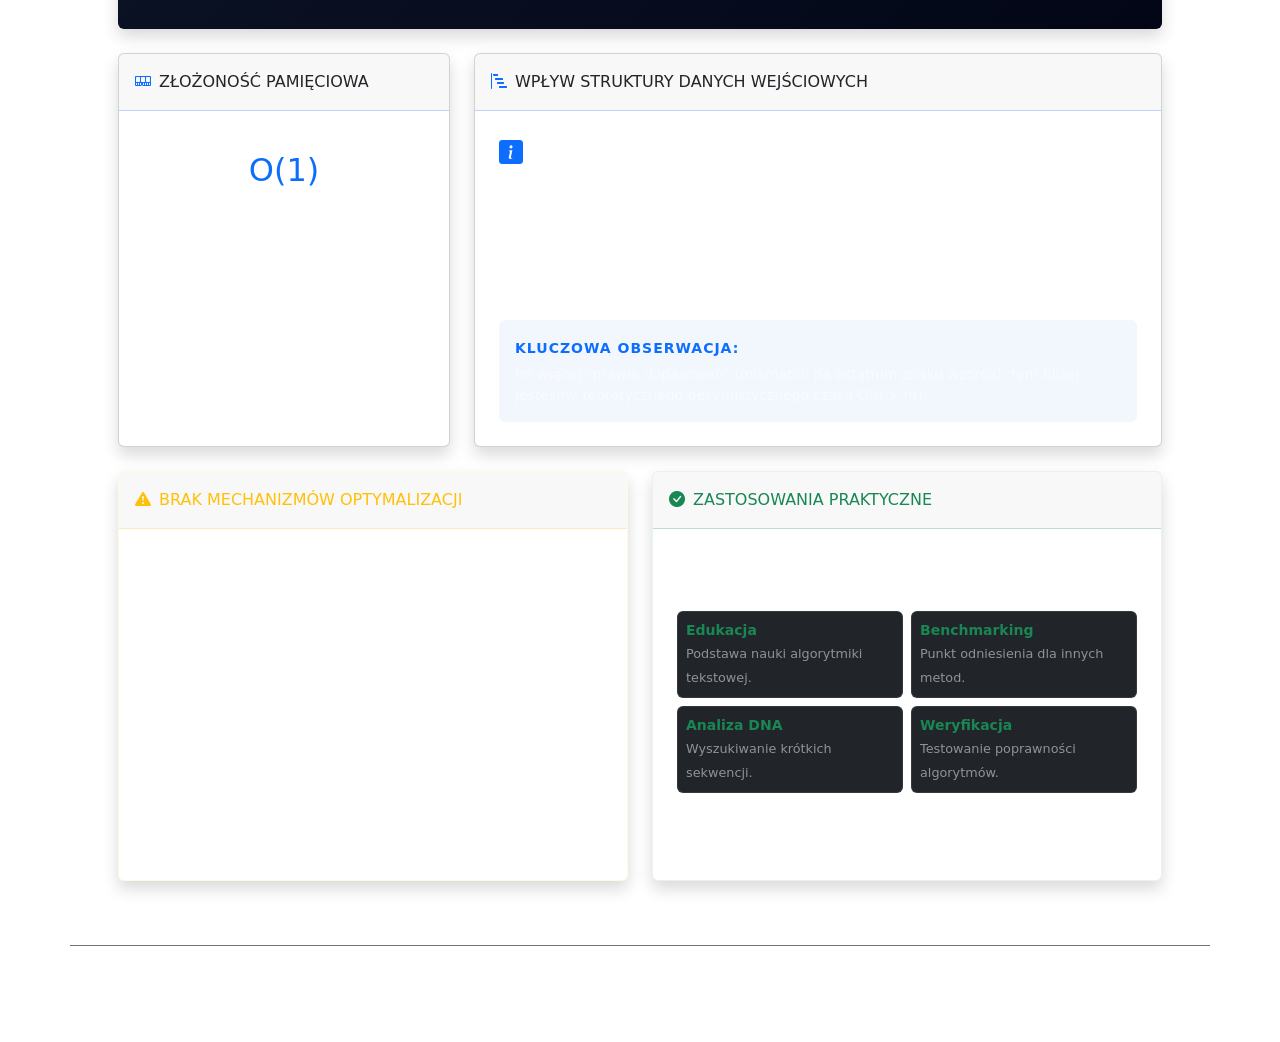
==== commit 5152d93b: "v2.7" ====
--- a/Brute_force/src/main/resources/templates/analysis.html
+++ b/Brute_force/src/main/resources/templates/analysis.html
@@ -168,7 +168,7 @@
                             </div>
                         </div>
                         <div class="col-md-4">
-                            <div class="stat-box-large h-100 p-4" style="background: rgba(13, 110, 253, 0.08); border-color: rgba(13, 110, 253, 0.3);">
+                            <div class="stat-box-large h-100 p-4" style="background: rgba(10, 88, 202, 0.08); border-color: rgba(10, 88, 202, 0.3);">
                                 <span class="badge bg-primary mb-3 p-2 px-3">PRZECIĘTNA (Average Case)</span>
                                 <h2 class="stat-value-large text-primary mb-3">∼O(n)</h2>
                                 <p class="text-white mb-4 fw-medium">Dla danych losowych mismatch zwykle pojawia się szybko, dlatego algorytm średnio wykonuje liniową liczbę porównań.</p>
@@ -217,7 +217,7 @@
                             wymuszają na algorytmie częstsze wchodzenie do pętli wewnętrznej, co drastycznie zwiększa liczbę porównań.
                         </p>
                     </div>
-                    <div class="p-3 rounded" style="background: rgba(13, 110, 253, 0.05); border-left: 4px solid var(--primary);">
+                    <div class="p-3 rounded" style="background: rgba(10, 88, 202, 0.05); border-left: 4px solid var(--primary);">
                         <small class="text-primary fw-bold text-uppercase" style="letter-spacing: 1px;">Kluczowa obserwacja:</small>
                         <p class="text-white-50 small mb-0 mt-1">Im więcej "prawie dopasowań" (mismatch na ostatnim znaku wzorca), tym bliżej jesteśmy teoretycznego pesymistycznego czasu O(n &times; m).</p>
                     </div>
@@ -304,9 +304,9 @@
                 // Podświetl odpowiednie linie w kodzie
                 codeSpans.forEach(span => {
                     if (span.getAttribute('data-step') === stepId) {
-                        span.style.backgroundColor = 'rgba(13, 110, 253, 0.4)';
+                        span.style.backgroundColor = 'rgba(10, 88, 202, 0.4)';
                         span.style.color = '#ffffff';
-                        span.style.boxShadow = '0 0 10px rgba(13, 110, 253, 0.6)';
+                        span.style.boxShadow = '0 0 10px rgba(10, 88, 202, 0.6)';
                         span.style.borderRadius = '4px';
                         span.style.padding = '2px 4px';
                         span.style.margin = '0 -4px';
